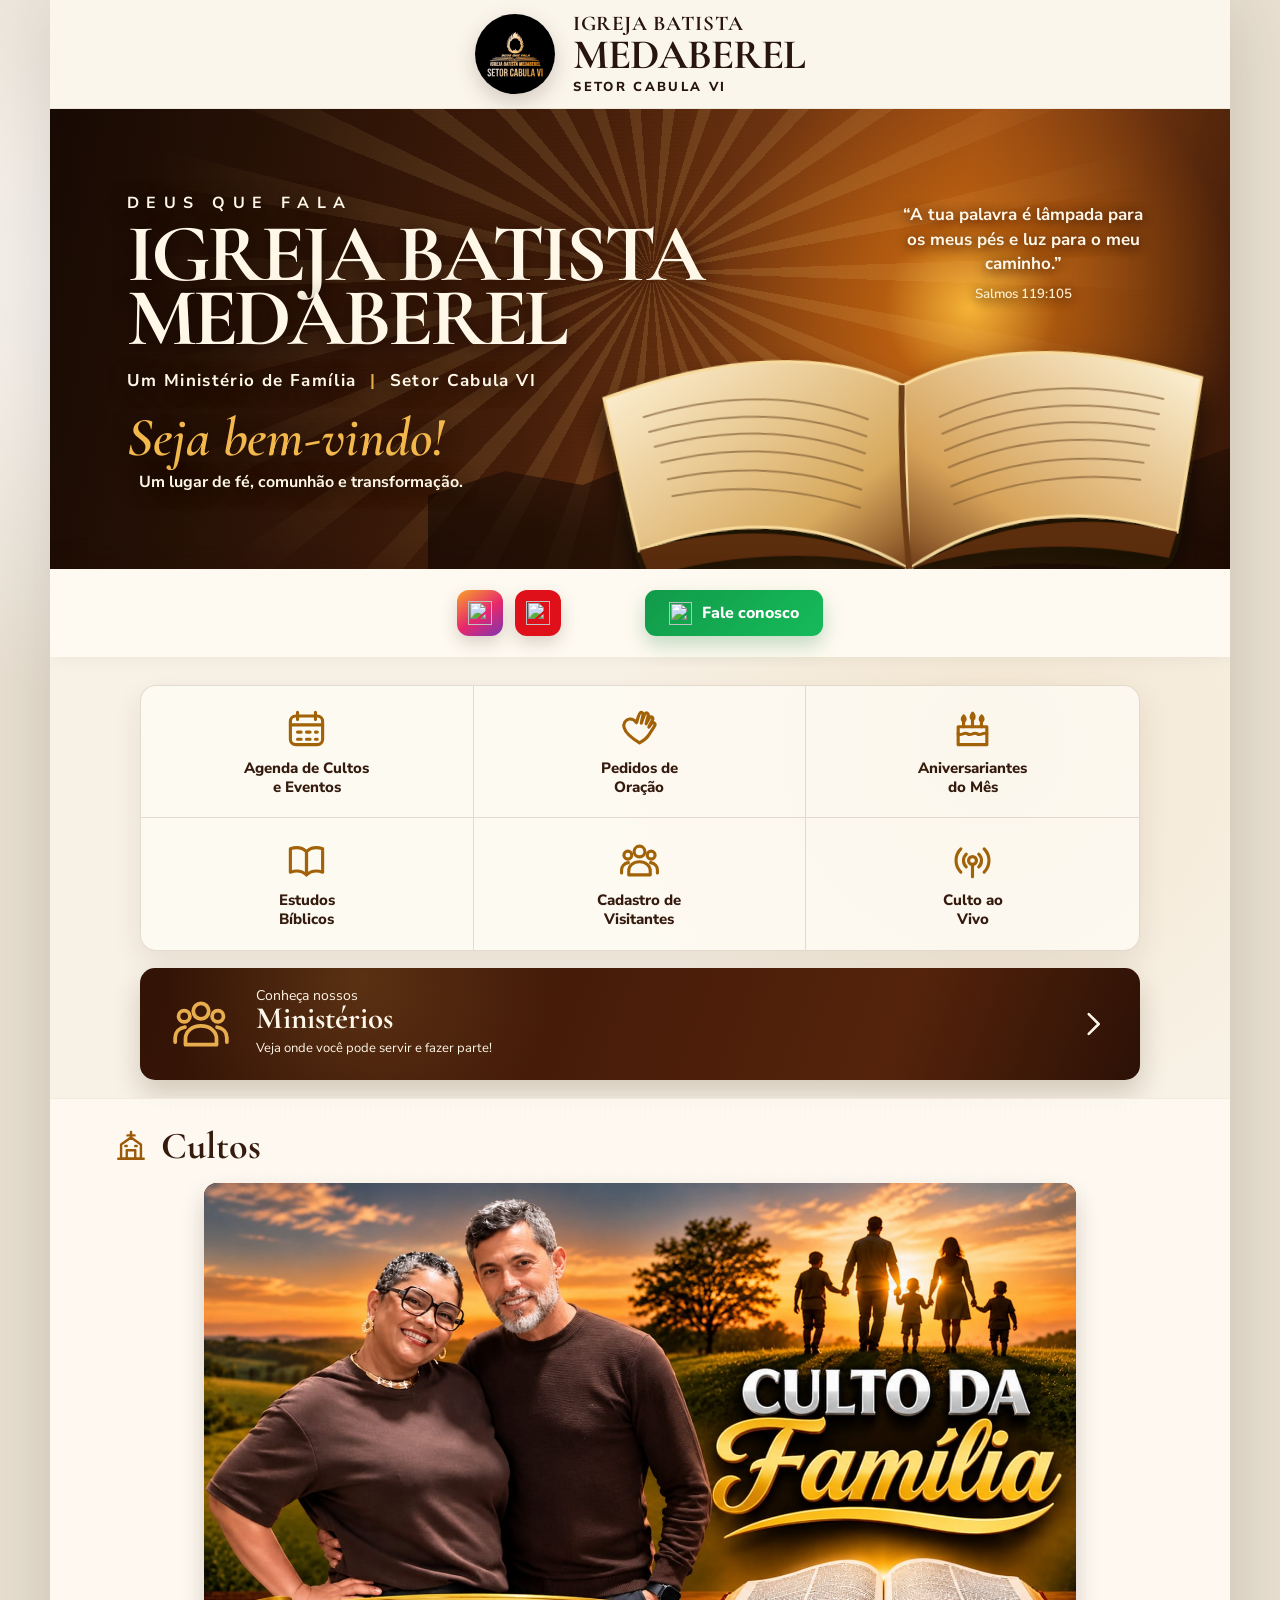
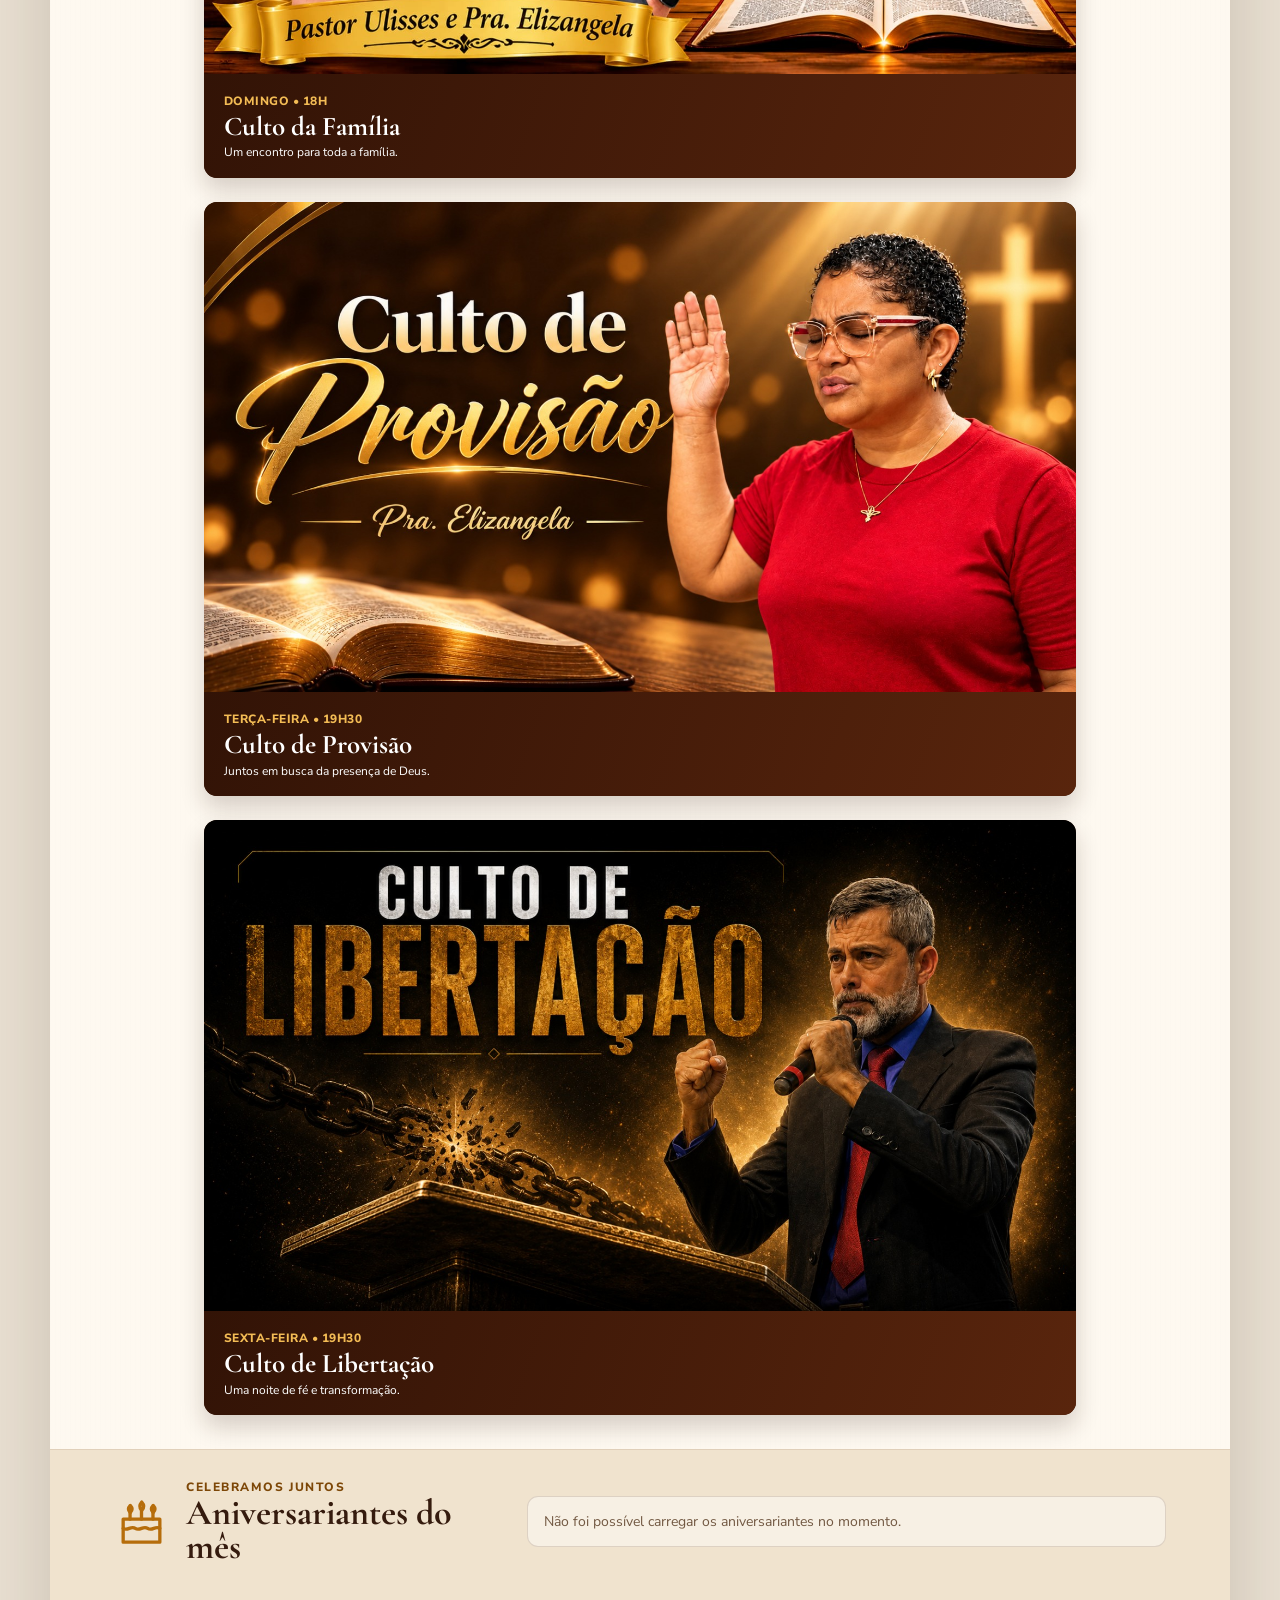
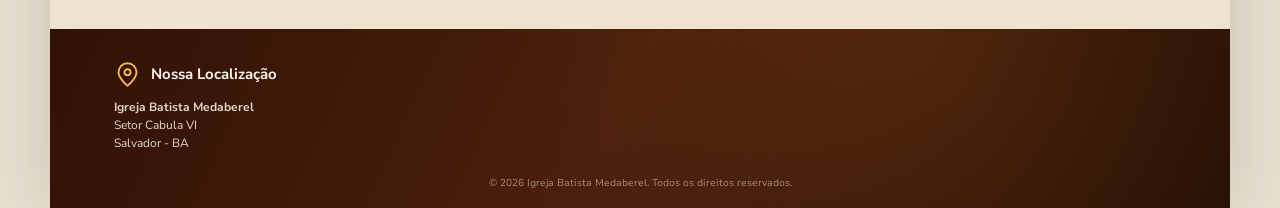
==== nova-versao/index.html @ 7fc74e8e "Atualização para a nova versão da interface" ====
<!DOCTYPE html>
<html lang="pt-BR">
  <head>
    <meta charset="utf-8">
    <meta name="viewport" content="width=device-width, initial-scale=1">
    <meta name="theme-color" content="#3a1708">
    <meta
      name="description"
      content="Igreja Batista Medaberel, Setor Cabula VI. Um ministério de família."
    >
    <title>Igreja Batista Medaberel | Setor Cabula VI</title>
    <link rel="preconnect" href="https://fonts.googleapis.com">
    <link rel="preconnect" href="https://fonts.gstatic.com" crossorigin>
    <link
      href="https://fonts.googleapis.com/css2?family=Cormorant+Garamond:ital,wght@0,600;0,700;1,600&family=Nunito+Sans:wght@400;600;700;800&display=swap"
      rel="stylesheet"
    >
    <link rel="icon" href="../assets/logo-medaberel.png" type="image/png">
    <link rel="stylesheet" href="./styles.css">
    <script type="module" src="./app.js"></script>
  </head>
  <body>
    <a class="skip-link" href="#conteudo">Ir para o conteúdo</a>

    <div class="site-shell" id="inicio">
      <header class="topbar">
        <a class="brand" href="#inicio">
          <img
            class="brand-logo"
            src="../assets/logo-medaberel.png"
            alt=""
            width="76"
            height="76"
          >
          <span class="brand-copy">
            <span class="brand-overline">Igreja Batista</span>
            <strong>Medaberel</strong>
            <span class="brand-location">Setor Cabula VI</span>
          </span>
        </a>

      </header>

      <main id="conteudo">
        <section class="hero" aria-labelledby="heroTitle">
          <div class="hero-rays" aria-hidden="true"></div>
          <div class="hero-copy">
            <p class="hero-kicker">Deus que fala</p>
            <h1 id="heroTitle">Igreja Batista<br>Medaberel</h1>
            <p class="hero-subtitle">Um Ministério de Família <span>|</span> Setor Cabula VI</p>
            <p class="hero-welcome">Seja bem-vindo!</p>
            <p class="hero-invitation">Um lugar de fé, comunhão e transformação.</p>
          </div>

          <blockquote class="hero-verse">
            “A tua palavra é lâmpada para os meus pés e luz para o meu caminho.”
            <cite>Salmos 119:105</cite>
          </blockquote>

          <svg class="hero-book" viewBox="0 0 720 300" aria-hidden="true">
            <defs>
              <linearGradient id="pageLeft" x1="0" x2="1" y1="0" y2="1">
                <stop offset="0" stop-color="#fff3d7" />
                <stop offset="0.72" stop-color="#d7a95e" />
                <stop offset="1" stop-color="#7d461c" />
              </linearGradient>
              <linearGradient id="pageRight" x1="1" x2="0" y1="0" y2="1">
                <stop offset="0" stop-color="#fff7de" />
                <stop offset="0.7" stop-color="#d6a259" />
                <stop offset="1" stop-color="#74401a" />
              </linearGradient>
              <filter id="bookShadow" x="-20%" y="-30%" width="140%" height="170%">
                <feDropShadow dx="0" dy="18" stdDeviation="14" flood-color="#190a02" flood-opacity=".72" />
              </filter>
            </defs>
            <g filter="url(#bookShadow)">
              <path
                d="M359 84C286 47 184 46 61 87l30 153c99-34 192-22 269 28Z"
                fill="url(#pageLeft)"
                stroke="#f8db9c"
                stroke-width="3"
              />
              <path
                d="M361 84c73-37 175-38 298 3l-30 153c-99-34-192-22-269 28Z"
                fill="url(#pageRight)"
                stroke="#f8db9c"
                stroke-width="3"
              />
              <path d="M359 84c-3 59-3 121 1 184" fill="none" stroke="#6e3d19" stroke-width="6" />
              <path d="M91 240c101-25 190-13 269 28-91-25-180-21-260-2Z" fill="#5c2d10" />
              <path d="M629 240c-101-25-190-13-269 28 91-25 180-21 260-2Z" fill="#5c2d10" />
              <g fill="none" stroke="#7b572f" stroke-linecap="round" stroke-width="2" opacity=".62">
                <path d="M100 107c85-22 160-17 224 10" />
                <path d="M105 122c82-20 153-14 217 12" />
                <path d="M110 137c79-18 149-11 210 14" />
                <path d="M116 153c77-16 143-8 201 15" />
                <path d="M122 170c72-13 136-5 193 17" />
                <path d="M126 187c70-11 130-2 187 18" />
                <path d="M620 107c-85-22-160-17-224 10" />
                <path d="M615 122c-82-20-153-14-217 12" />
                <path d="M610 137c-79-18-149-11-210 14" />
                <path d="M604 153c-77-16-143-8-201 15" />
                <path d="M598 170c-72-13-136-5-193 17" />
                <path d="M594 187c-70-11-130-2-187 18" />
              </g>
            </g>
          </svg>
        </section>

        <section class="contact-strip" aria-label="Redes sociais e contato">
          <div class="social-links">
            <a
              class="social-button instagram"
              href="https://www.instagram.com/ibmcabula6"
              target="_blank"
              rel="noopener noreferrer"
              aria-label="Instagram"
            >
              <img src="https://cdn.simpleicons.org/instagram/ffffff" alt="" width="24" height="24">
            </a>
            <a
              class="social-button youtube"
              href="https://www.youtube.com/channel/UCaWXuM6rLt0Mazsymy3VDBw"
              target="_blank"
              rel="noopener noreferrer"
              aria-label="YouTube"
            >
              <img src="https://cdn.simpleicons.org/youtube/ffffff" alt="" width="24" height="24">
            </a>
          </div>

          <a
            class="contact-button"
            href="https://wa.me/557188227813"
            target="_blank"
            rel="noopener noreferrer"
          >
            <img src="https://cdn.simpleicons.org/whatsapp/ffffff" alt="" width="23" height="23">
            Fale conosco
          </a>
        </section>

        <section class="quick-section" id="acessos" aria-labelledby="quickTitle">
          <h2 class="sr-only" id="quickTitle">Acessos rápidos</h2>
          <div class="quick-grid">
            <a class="quick-link" href="../eventos.html">
              <svg aria-hidden="true"><use href="#icon-calendar"></use></svg>
              <span>Agenda de Cultos<br>e Eventos</span>
            </a>
            <a
              class="quick-link"
              href="https://docs.google.com/forms/d/e/1FAIpQLSd67a-YzwxJQuZfvjxcGTnG2AeqLXNqZuDiLRGG_IKK3gHpnA/viewform?usp=publish-editor"
              target="_blank"
              rel="noopener noreferrer"
            >
              <svg aria-hidden="true"><use href="#icon-prayer"></use></svg>
              <span>Pedidos de<br>Oração</span>
            </a>
            <a class="quick-link" href="#aniversariantes">
              <svg aria-hidden="true"><use href="#icon-cake"></use></svg>
              <span>Aniversariantes<br>do Mês</span>
            </a>
            <a
              class="quick-link"
              href="https://drive.google.com/file/d/1AMDHdYdTMmtsYn66ORXh_EakQVyPFWrR/view?usp=sharing"
              target="_blank"
              rel="noopener noreferrer"
              data-dynamic-link="ebd"
            >
              <svg aria-hidden="true"><use href="#icon-book"></use></svg>
              <span>Estudos<br>Bíblicos</span>
            </a>
            <a
              class="quick-link"
              href="https://form.jotform.com/261173723259055"
              target="_blank"
              rel="noopener noreferrer"
            >
              <svg aria-hidden="true"><use href="#icon-users"></use></svg>
              <span>Cadastro de<br>Visitantes</span>
            </a>
            <a
              class="quick-link"
              href="https://www.youtube.com/channel/UCaWXuM6rLt0Mazsymy3VDBw"
              target="_blank"
              rel="noopener noreferrer"
            >
              <svg aria-hidden="true"><use href="#icon-broadcast"></use></svg>
              <span>Culto ao<br>Vivo</span>
            </a>
          </div>

          <a
            class="ministries-banner"
            href="https://www.google.com/maps/search/?api=1&amp;query=Igreja+Batista+Medaberel+Salvador+BA"
            target="_blank"
            rel="noopener noreferrer"
          >
            <svg aria-hidden="true"><use href="#icon-users"></use></svg>
            <span>
              <small>Conheça nossos</small>
              <strong>Ministérios</strong>
              <em>Veja onde você pode servir e fazer parte!</em>
            </span>
            <svg class="banner-arrow" aria-hidden="true"><use href="#icon-arrow"></use></svg>
          </a>

        </section>

        <section class="events-section" id="eventos" aria-labelledby="eventsTitle">
          <div class="section-heading">
            <div class="section-title-wrap">
              <svg aria-hidden="true"><use href="#icon-church"></use></svg>
              <h2 id="eventsTitle">Cultos</h2>
            </div>
          </div>

          <div class="events-list" id="eventsList">
              <article class="event-card">
                <img src="../novas-imgs/WhatsApp Image 2026-11-21 at 15.49.14 (1).jpeg" alt="" width="1600" height="900">
                <div class="event-copy">
                  <small>Domingo • 18h</small>
                  <h3>Culto da Família</h3>
                  <p>Um encontro para toda a família.</p>
                </div>
              </article>
              <article class="event-card">
                <img src="../novas-imgs/WhatsApp Image 2026-11-21 at 15.49.15.jpeg" alt="" width="1600" height="900" loading="lazy">
                <div class="event-copy">
                  <small>Terça-feira • 19h30</small>
                  <h3>Culto de Provisão</h3>
                  <p>Juntos em busca da presença de Deus.</p>
                </div>
              </article>
              <article class="event-card">
                <img src="../novas-imgs/WhatsApp Image 2026-11-21 at 15.49.14.jpeg" alt="" width="1600" height="900" loading="lazy">
                <div class="event-copy">
                  <small>Sexta-feira • 19h30</small>
                  <h3>Culto de Libertação</h3>
                  <p>Uma noite de fé e transformação.</p>
                </div>
              </article>
          </div>
          <p class="sr-only" id="eventsStatus" aria-live="polite">Programação semanal exibida.</p>
        </section>

        <section class="birthdays-section" id="aniversariantes" aria-labelledby="birthdaysTitle">
          <div class="birthday-intro">
            <svg aria-hidden="true"><use href="#icon-cake"></use></svg>
            <div>
              <p>Celebramos juntos</p>
              <h2 id="birthdaysTitle">Aniversariantes do mês</h2>
            </div>
          </div>
          <p class="birthdays-message" id="birthdaysMessage" aria-live="polite">
            Carregando aniversariantes...
          </p>
          <ul class="birthday-list" id="birthdaysList" hidden></ul>
        </section>
      </main>

      <footer class="site-footer" id="localizacao">
        <div class="footer-grid">
          <section class="footer-column" aria-labelledby="locationTitle">
            <div class="footer-title">
              <svg aria-hidden="true"><use href="#icon-pin"></use></svg>
              <h2 id="locationTitle">Nossa Localização</h2>
            </div>
            <p><strong>Igreja Batista Medaberel</strong><br>Setor Cabula VI<br>Salvador - BA</p>
          </section>

        </div>
        <p class="copyright">© <span id="currentYear">2026</span> Igreja Batista Medaberel. Todos os direitos reservados.</p>
      </footer>
    </div>

    <svg class="svg-sprite" aria-hidden="true">
      <symbol id="icon-instagram" viewBox="0 0 24 24">
        <rect x="3.2" y="3.2" width="17.6" height="17.6" rx="5" />
        <circle cx="12" cy="12" r="4.1" />
        <circle class="icon-fill" cx="17.5" cy="6.8" r="1.1" />
      </symbol>
      <symbol id="icon-youtube" viewBox="0 0 24 24">
        <path d="M21 8.1a3 3 0 0 0-2.1-2.2C17 5.4 12 5.4 12 5.4s-5 0-6.9.5A3 3 0 0 0 3 8.1a33 33 0 0 0 0 7.8 3 3 0 0 0 2.1 2.2c1.9.5 6.9.5 6.9.5s5 0 6.9-.5a3 3 0 0 0 2.1-2.2 33 33 0 0 0 0-7.8Z" />
        <path class="icon-fill" d="m10 15.2 5.2-3.2L10 8.8Z" />
      </symbol>
      <symbol id="icon-whatsapp" viewBox="0 0 24 24">
        <path d="M20.5 11.7a8.4 8.4 0 0 1-12.4 7.4L3.5 20.5 5 16.1a8.4 8.4 0 1 1 15.5-4.4Z" />
        <path d="M8.5 7.8c.2-.4.4-.4.7-.4h.5c.2 0 .4 0 .5.4l.8 1.9c.1.3 0 .5-.1.7l-.6.8c-.2.2-.2.4 0 .7.6 1.1 1.5 2 2.7 2.6.3.2.5.1.7-.1l.8-1c.2-.2.4-.3.7-.2l1.9.9c.3.1.4.3.4.5 0 .4-.2 1.4-1 2-.6.6-1.4.9-2.4.7-1.3-.2-3-.8-4.8-2.4-2-1.8-3.1-4-3.2-5.2 0-.8.2-1.4.5-1.9Z" />
      </symbol>
      <symbol id="icon-calendar" viewBox="0 0 24 24">
        <rect x="3" y="5" width="18" height="16" rx="3" />
        <path d="M7 3v4M17 3v4M3 10h18" />
        <path d="M7 14h2M12 14h2M17 14h1M7 18h2M12 18h2M17 18h1" />
      </symbol>
      <symbol id="icon-church" viewBox="0 0 24 24">
        <path d="M12 2v5M9.5 4.5h5M5 11l7-5 7 5v10H5Z" />
        <path d="M9 21v-6h6v6M3 21h18M8 12h1M15 12h1" />
      </symbol>
      <symbol id="icon-prayer" viewBox="0 0 24 24">
        <path d="M12 20c-3.6-2.2-7.6-4.8-8.6-8.5-.6-2.2.7-4.5 3-4.8 1.8-.2 3.1.8 3.9 2.1.7-2 1.4-5.8 2.6-5.8.9 0 1.2.8 1 1.7L13 9l1.8-4.8c.3-.8 1-1.1 1.6-.7.5.3.6.8.4 1.5l-1.1 4.4 1.8-3.3c.4-.7 1.2-.8 1.7-.3.4.4.3 1 0 1.6l-2 3.8 1.5-2c.5-.6 1.2-.6 1.7-.1.4.4.3 1.1-.1 1.7L17.6 15c-1.2 2-2.9 3.6-5.6 5Z" />
      </symbol>
      <symbol id="icon-cake" viewBox="0 0 24 24">
        <path d="M4 11h16v10H4Z" />
        <path d="M4 15c2 1.4 3.3-1.4 5.3 0s3.4-1.4 5.4 0 3.3-1.4 5.3 0M7 11V8M12 11V7M17 11V8" />
        <path d="M7 8c-1-1-.8-2 .1-3 .9 1 1.1 2 .1 3M12 7c-1.1-1.2-.8-2.4.1-3.5 1 1.1 1.2 2.3.1 3.5M17 8c-1-1-.8-2 .1-3 .9 1 1.1 2 .1 3" />
      </symbol>
      <symbol id="icon-book" viewBox="0 0 24 24">
        <path d="M3 5.5C6.8 4.2 9.8 5 12 7v13c-2.2-2-5.2-2.8-9-1.5Z" />
        <path d="M21 5.5C17.2 4.2 14.2 5 12 7v13c2.2-2 5.2-2.8 9-1.5Z" />
      </symbol>
      <symbol id="icon-users" viewBox="0 0 24 24">
        <circle cx="12" cy="7" r="3" />
        <circle cx="5.5" cy="9" r="2.2" />
        <circle cx="18.5" cy="9" r="2.2" />
        <path d="M6 20v-2.3c0-2.8 2.5-5 6-5s6 2.2 6 5V20ZM2 19v-1.7c0-2 1.4-3.7 3.8-4.1M22 19v-1.7c0-2-1.4-3.7-3.8-4.1" />
      </symbol>
      <symbol id="icon-broadcast" viewBox="0 0 24 24">
        <circle cx="12" cy="12" r="2.2" />
        <path d="M8.5 8.4a5 5 0 0 0 0 7.2M15.5 8.4a5 5 0 0 1 0 7.2M5.5 5.5a9.2 9.2 0 0 0 0 13M18.5 5.5a9.2 9.2 0 0 1 0 13M12 14.2V21" />
      </symbol>
      <symbol id="icon-arrow" viewBox="0 0 24 24">
        <path d="m9 5 7 7-7 7" />
      </symbol>
      <symbol id="icon-pin" viewBox="0 0 24 24">
        <path d="M20 10c0 5.5-8 12-8 12S4 15.5 4 10a8 8 0 1 1 16 0Z" />
        <circle cx="12" cy="10" r="2.7" />
      </symbol>
      <symbol id="icon-clock" viewBox="0 0 24 24">
        <circle cx="12" cy="12" r="9" />
        <path d="M12 7v5l3.5 2" />
      </symbol>
      <symbol id="icon-map" viewBox="0 0 24 24">
        <path d="m3 6 5-2 8 2 5-2v14l-5 2-8-2-5 2Z" />
        <path d="M8 4v14M16 6v14" />
      </symbol>
    </svg>
  </body>
</html>
---- nova-versao/styles.css ----
:root {
  --paper: #f8f1e5;
  --paper-deep: #eee1ce;
  --ink: #351b0e;
  --muted: #725842;
  --brown: #3a1708;
  --brown-soft: #5b2a11;
  --gold: #b66d0b;
  --gold-light: #e7ad45;
  --line: rgba(91, 53, 25, 0.16);
  --shadow: 0 20px 55px rgba(54, 30, 15, 0.16);
  --serif: "Cormorant Garamond", Georgia, serif;
  --sans: "Nunito Sans", Arial, sans-serif;
}

*,
*::before,
*::after {
  box-sizing: border-box;
}

html {
  scroll-behavior: smooth;
}

body {
  margin: 0;
  min-width: 320px;
  min-height: 100vh;
  color: var(--ink);
  background:
    radial-gradient(circle at 15% 8%, rgba(255, 255, 255, 0.9), transparent 28rem),
    #e9e0d2;
  font-family: var(--sans);
  line-height: 1.5;
}

body.menu-open {
  overflow: hidden;
}

button,
a {
  -webkit-tap-highlight-color: transparent;
}

a {
  color: inherit;
}

button {
  font: inherit;
}

svg {
  display: block;
}

.skip-link {
  position: fixed;
  top: 10px;
  left: 10px;
  z-index: 100;
  padding: 10px 14px;
  color: #fff;
  background: var(--brown);
  border-radius: 8px;
  transform: translateY(-150%);
}

.skip-link:focus {
  transform: translateY(0);
}

.sr-only {
  position: absolute;
  width: 1px;
  height: 1px;
  padding: 0;
  margin: -1px;
  overflow: hidden;
  clip: rect(0, 0, 0, 0);
  white-space: nowrap;
  border: 0;
}

.site-shell {
  position: relative;
  width: min(100%, 1180px);
  min-height: 100vh;
  margin: 0 auto;
  overflow: hidden;
  background: var(--paper);
  box-shadow: 0 0 70px rgba(48, 28, 15, 0.17);
}

.topbar {
  position: relative;
  z-index: 30;
  min-height: 108px;
  padding: 14px clamp(22px, 5vw, 64px);
  display: flex;
  align-items: center;
  justify-content: center;
  gap: 24px;
  background: rgba(251, 246, 237, 0.98);
  border-bottom: 1px solid rgba(96, 58, 28, 0.08);
}

.brand {
  display: inline-flex;
  align-items: center;
  gap: 18px;
  min-width: 0;
  text-decoration: none;
}

.brand-logo {
  width: 80px;
  height: 80px;
  flex: 0 0 auto;
  object-fit: cover;
  border-radius: 50%;
  box-shadow: 0 8px 22px rgba(56, 27, 10, 0.2);
}

.brand-copy {
  display: grid;
  color: #28160e;
  text-transform: uppercase;
  line-height: 0.92;
}

.brand-overline {
  margin-bottom: 3px;
  font-family: var(--serif);
  font-size: 21px;
  font-weight: 700;
  letter-spacing: 0.025em;
}

.brand-copy strong {
  font-family: var(--serif);
  font-size: clamp(32px, 4vw, 42px);
  letter-spacing: -0.025em;
}

.brand-location {
  margin-top: 7px;
  font-size: 13px;
  font-weight: 800;
  letter-spacing: 0.18em;
}

.menu-toggle {
  width: 54px;
  height: 54px;
  padding: 11px 8px;
  display: grid;
  align-content: center;
  gap: 6px;
  flex: 0 0 auto;
  color: var(--gold);
  background: transparent;
  border: 0;
  border-radius: 12px;
  cursor: pointer;
}

.menu-toggle:hover {
  background: rgba(182, 109, 11, 0.08);
}

.menu-toggle span {
  width: 36px;
  height: 4px;
  margin: 0 auto;
  background: currentColor;
  border-radius: 999px;
}

.menu-backdrop {
  position: fixed;
  inset: 0;
  z-index: 39;
  visibility: hidden;
  opacity: 0;
  background: rgba(34, 16, 7, 0.58);
  backdrop-filter: blur(3px);
  transition: opacity 220ms ease, visibility 220ms ease;
}

.site-menu {
  position: fixed;
  top: 0;
  right: 0;
  z-index: 40;
  width: min(86vw, 390px);
  height: 100dvh;
  padding: 24px;
  display: flex;
  flex-direction: column;
  gap: 4px;
  color: var(--ink);
  background: #fbf5ea;
  box-shadow: -20px 0 50px rgba(38, 18, 7, 0.24);
  transform: translateX(105%);
  visibility: hidden;
  transition: transform 260ms ease, visibility 260ms ease;
}

body.menu-open .menu-backdrop {
  visibility: visible;
  opacity: 1;
}

body.menu-open .site-menu {
  visibility: visible;
  transform: translateX(0);
}

.menu-heading {
  margin-bottom: 20px;
  padding-bottom: 17px;
  display: flex;
  align-items: center;
  justify-content: space-between;
  color: var(--brown);
  border-bottom: 1px solid var(--line);
  font-family: var(--serif);
  font-size: 30px;
  font-weight: 700;
}

.menu-close {
  width: 44px;
  height: 44px;
  display: grid;
  place-items: center;
  color: var(--brown);
  background: rgba(91, 42, 17, 0.07);
  border: 0;
  border-radius: 50%;
  cursor: pointer;
  font-size: 34px;
  line-height: 1;
}

.site-menu > a {
  padding: 13px 12px;
  text-decoration: none;
  border-radius: 9px;
  font-weight: 700;
}

.site-menu > a:hover {
  color: var(--gold);
  background: rgba(182, 109, 11, 0.08);
}

.hero {
  position: relative;
  min-height: 460px;
  padding: clamp(54px, 7vw, 82px) clamp(26px, 6vw, 78px) 46px;
  display: grid;
  grid-template-columns: minmax(0, 1.35fr) minmax(180px, 0.65fr);
  align-items: start;
  overflow: hidden;
  isolation: isolate;
  color: #fff8e9;
  background:
    radial-gradient(circle at 78% 43%, rgba(255, 190, 58, 0.92) 0, rgba(216, 113, 13, 0.54) 9%, transparent 28%),
    linear-gradient(105deg, #1c0d05 0%, #4b210b 43%, #954814 72%, #311306 100%);
}

.hero::before {
  content: "";
  position: absolute;
  inset: 0;
  z-index: -3;
  opacity: 0.5;
  background:
    linear-gradient(90deg, rgba(18, 7, 2, 0.8), transparent 55%),
    repeating-linear-gradient(0deg, rgba(255, 255, 255, 0.015) 0 1px, transparent 1px 4px);
}

.hero::after {
  content: "";
  position: absolute;
  right: -5%;
  bottom: 0;
  left: 32%;
  z-index: -2;
  height: 38%;
  opacity: 0.74;
  background: linear-gradient(180deg, rgba(33, 15, 5, 0.4), #160903 80%);
  clip-path: polygon(0 58%, 9% 44%, 18% 52%, 30% 28%, 43% 45%, 56% 19%, 68% 40%, 78% 24%, 89% 38%, 100% 18%, 100% 100%, 0 100%);
}

.hero-rays {
  position: absolute;
  top: -80%;
  right: 4%;
  z-index: -2;
  width: 90%;
  aspect-ratio: 1;
  opacity: 0.3;
  background: repeating-conic-gradient(from 196deg, rgba(255, 215, 128, 0.5) 0deg 4deg, transparent 4deg 12deg);
  -webkit-mask-image: radial-gradient(circle, #000 0, rgba(0, 0, 0, 0.65) 35%, transparent 68%);
  mask-image: radial-gradient(circle, #000 0, rgba(0, 0, 0, 0.65) 35%, transparent 68%);
}

.hero-copy {
  position: relative;
  z-index: 3;
  max-width: 620px;
  text-shadow: 0 3px 20px rgba(17, 5, 0, 0.78);
}

.hero-kicker {
  margin: 0 0 8px;
  font-size: clamp(12px, 1.6vw, 16px);
  font-weight: 700;
  letter-spacing: 0.47em;
  text-transform: uppercase;
}

.hero h1 {
  margin: 0;
  max-width: 650px;
  font-family: var(--serif);
  font-size: clamp(48px, 7.4vw, 82px);
  font-weight: 700;
  letter-spacing: -0.045em;
  line-height: 0.78;
  text-transform: uppercase;
}

.hero-subtitle {
  margin: 17px 0 0;
  font-size: clamp(12px, 1.8vw, 17px);
  font-weight: 700;
  letter-spacing: 0.08em;
}

.hero-subtitle span {
  padding: 0 7px;
  color: var(--gold-light);
}

.hero-welcome {
  margin: 17px 0 0;
  color: #f2b84b;
  font-family: var(--serif);
  font-size: clamp(33px, 5vw, 55px);
  font-style: italic;
  font-weight: 600;
  line-height: 1;
}

.hero-invitation {
  max-width: 390px;
  margin: 5px 0 0 12px;
  font-size: clamp(12px, 1.7vw, 16px);
  font-weight: 700;
}

.hero-verse {
  position: relative;
  z-index: 3;
  max-width: 260px;
  margin: 12px 0 0 auto;
  font-size: clamp(13px, 1.8vw, 17px);
  font-weight: 700;
  line-height: 1.45;
  text-align: center;
  text-shadow: 0 2px 12px rgba(28, 8, 1, 0.9);
}

.hero-verse cite {
  display: block;
  margin-top: 8px;
  color: #fff0cd;
  font-size: 0.78em;
  font-style: normal;
  font-weight: 600;
}

.hero-book {
  position: absolute;
  right: -3%;
  bottom: -7%;
  z-index: 1;
  width: min(66%, 720px);
  height: auto;
  transform: rotate(-2deg);
}

.contact-strip {
  position: relative;
  z-index: 4;
  min-height: 88px;
  padding: 14px clamp(22px, 5vw, 64px);
  display: flex;
  align-items: center;
  justify-content: center;
  gap: clamp(28px, 7vw, 84px);
  background: #fffaf1;
  box-shadow: 0 -8px 24px rgba(41, 17, 4, 0.13);
}

.social-links,
.footer-socials {
  display: flex;
  align-items: center;
  gap: 12px;
}

.social-button,
.footer-socials a {
  display: grid;
  place-items: center;
  color: #fff;
  text-decoration: none;
  box-shadow: 0 7px 17px rgba(50, 26, 12, 0.18);
}

.social-button {
  width: 46px;
  height: 46px;
  border-radius: 12px;
}

.social-button svg,
.footer-socials svg,
.social-button img,
.footer-socials img {
  width: 24px;
  height: 24px;
  display: block;
}

.social-button svg,
.footer-socials svg {
  fill: none;
  stroke: currentColor;
  stroke-width: 1.8;
  stroke-linecap: round;
  stroke-linejoin: round;
}

.social-button svg .icon-fill,
.footer-socials svg .icon-fill {
  fill: currentColor;
  stroke: none;
}

.instagram {
  background: linear-gradient(145deg, #f8a329, #e6276d 54%, #7d37b2);
}

.youtube {
  background: #df101a;
}

.whatsapp {
  background: #16b85a;
}

.contact-button {
  min-height: 46px;
  padding: 10px 24px;
  display: inline-flex;
  align-items: center;
  gap: 10px;
  color: #fff;
  text-decoration: none;
  background: linear-gradient(135deg, #119a49, #16bb5a);
  border-radius: 11px;
  box-shadow: 0 9px 20px rgba(11, 123, 55, 0.25);
  font-weight: 800;
}

.contact-button svg,
.contact-button img {
  width: 23px;
  height: 23px;
  display: block;
}

.contact-button svg {
  fill: none;
  stroke: currentColor;
  stroke-linecap: round;
  stroke-linejoin: round;
  stroke-width: 1.8;
}

.quick-section {
  padding: 28px clamp(22px, 5vw, 64px) 18px;
  background:
    radial-gradient(circle at 80% 20%, rgba(215, 170, 99, 0.15), transparent 24rem),
    var(--paper);
}

.quick-grid {
  max-width: 1000px;
  margin: 0 auto;
  display: grid;
  grid-template-columns: repeat(3, minmax(0, 1fr));
  overflow: hidden;
  background: rgba(255, 252, 246, 0.75);
  border: 1px solid var(--line);
  border-radius: 16px;
  box-shadow: 0 12px 30px rgba(62, 34, 17, 0.09);
}

.quick-link {
  min-height: 132px;
  padding: 19px 12px;
  display: flex;
  flex-direction: column;
  align-items: center;
  justify-content: center;
  gap: 9px;
  text-align: center;
  text-decoration: none;
  border-right: 1px solid var(--line);
  border-bottom: 1px solid var(--line);
  transition: color 180ms ease, background-color 180ms ease, transform 180ms ease;
}

.quick-link:nth-child(3n) {
  border-right: 0;
}

.quick-link:nth-last-child(-n + 3) {
  border-bottom: 0;
}

.quick-link:hover {
  color: #7e4705;
  background: rgba(230, 180, 97, 0.12);
}

.quick-link svg {
  width: 43px;
  height: 43px;
  color: #a26208;
  fill: none;
  stroke: currentColor;
  stroke-linecap: round;
  stroke-linejoin: round;
  stroke-width: 1.75;
}

.quick-link span {
  font-size: 15px;
  font-weight: 800;
  line-height: 1.25;
}

.ministries-banner {
  max-width: 1000px;
  min-height: 112px;
  margin: 17px auto 0;
  padding: 18px 30px;
  display: grid;
  grid-template-columns: auto 1fr auto;
  align-items: center;
  gap: 24px;
  overflow: hidden;
  color: #fff7e9;
  text-decoration: none;
  background:
    radial-gradient(circle at 22% 10%, rgba(230, 165, 70, 0.18), transparent 12rem),
    linear-gradient(110deg, #321306, #55230b 75%, #2c1106);
  border-radius: 15px;
  box-shadow: 0 14px 28px rgba(46, 20, 7, 0.18);
}

.ministries-banner > svg:first-child {
  width: 62px;
  height: 62px;
  color: #e8ae4d;
  fill: none;
  stroke: currentColor;
  stroke-linecap: round;
  stroke-linejoin: round;
  stroke-width: 1.45;
}

.ministries-banner span {
  display: grid;
}

.ministries-banner small {
  font-size: 14px;
  line-height: 1;
}

.ministries-banner strong {
  font-family: var(--serif);
  font-size: 31px;
  line-height: 1;
}

.ministries-banner em {
  margin-top: 5px;
  font-size: 13px;
  font-style: normal;
}

.ministries-banner .banner-arrow {
  width: 34px;
  height: 34px;
  fill: none;
  stroke: currentColor;
  stroke-linecap: round;
  stroke-linejoin: round;
  stroke-width: 1.8;
  transition: transform 180ms ease;
}

.ministries-banner:hover .banner-arrow {
  transform: translateX(5px);
}

.events-section {
  padding: 28px 0 26px;
  background:
    linear-gradient(rgba(255, 251, 243, 0.82), rgba(255, 251, 243, 0.82)),
    repeating-linear-gradient(90deg, rgba(91, 42, 17, 0.04) 0 1px, transparent 1px 5px);
  border-top: 1px solid rgba(99, 59, 28, 0.08);
}

.section-heading {
  padding: 0 clamp(22px, 5vw, 64px) 18px;
  display: flex;
  align-items: center;
  justify-content: space-between;
  gap: 20px;
}

.section-title-wrap {
  display: flex;
  align-items: center;
  gap: 13px;
}

.section-title-wrap svg {
  width: 34px;
  height: 34px;
  color: #9b5a07;
  fill: none;
  stroke: currentColor;
  stroke-linecap: round;
  stroke-linejoin: round;
  stroke-width: 1.7;
}

.section-heading h2 {
  margin: 0;
  font-family: var(--serif);
  font-size: clamp(28px, 4vw, 38px);
  line-height: 1;
}

.section-heading > a {
  display: inline-flex;
  align-items: center;
  gap: 9px;
  color: #6e431f;
  text-decoration: none;
  font-size: 14px;
  font-weight: 700;
}

.section-heading > a span {
  color: var(--gold);
  font-size: 22px;
}

.events-list {
  width: 100%;
  max-width: 1000px;
  margin: 0 auto;
  padding: 0 clamp(22px, 5vw, 64px) 8px;
  display: grid;
  gap: 24px;
}

.event-card {
  position: relative;
  display: block;
  overflow: hidden;
  color: #fff;
  text-decoration: none;
  background: #3a1708;
  border-radius: 13px;
  box-shadow: 0 12px 23px rgba(43, 20, 8, 0.19);
}

.event-card img {
  display: block;
  width: 100%;
  height: auto;
  aspect-ratio: 16 / 9;
  object-fit: cover;
  transition: transform 350ms ease;
}

.event-card:hover img {
  transform: scale(1.035);
}

.event-copy {
  padding: 14px 20px 17px;
  background: linear-gradient(110deg, #321306, #59250d);
}

.event-copy small {
  color: #f3bc55;
  font-size: 12px;
  font-weight: 800;
  letter-spacing: 0.04em;
  text-transform: uppercase;
}

.event-copy h3 {
  margin: 2px 0 2px;
  font-family: var(--serif);
  font-size: 27px;
  line-height: 0.95;
}

.event-copy p {
  margin: 6px 0 0;
  font-size: 12px;
  line-height: 1.3;
}

.birthdays-section {
  margin: 0;
  padding: 28px clamp(22px, 5vw, 64px) 34px;
  display: grid;
  grid-template-columns: minmax(220px, 0.75fr) minmax(0, 1.25fr);
  align-items: center;
  gap: 30px;
  background: #f0e3ce;
  border-top: 1px solid rgba(91, 42, 17, 0.1);
}

.birthday-intro {
  display: flex;
  align-items: center;
  gap: 17px;
}

.birthday-intro > svg {
  width: 55px;
  height: 55px;
  flex: 0 0 auto;
  color: var(--gold);
  fill: none;
  stroke: currentColor;
  stroke-linecap: round;
  stroke-linejoin: round;
  stroke-width: 1.45;
}

.birthday-intro p,
.birthday-intro h2 {
  margin: 0;
}

.birthday-intro p {
  color: #7d4707;
  font-size: 12px;
  font-weight: 800;
  letter-spacing: 0.13em;
  text-transform: uppercase;
}

.birthday-intro h2 {
  font-family: var(--serif);
  font-size: clamp(27px, 4vw, 36px);
  line-height: 0.95;
}

.birthdays-message {
  margin: 0;
  padding: 14px 16px;
  color: var(--muted);
  background: rgba(255, 255, 255, 0.45);
  border: 1px solid var(--line);
  border-radius: 11px;
  font-size: 14px;
}

.birthday-list {
  margin: 0;
  padding: 0;
  display: flex;
  flex-wrap: wrap;
  gap: 9px;
  list-style: none;
}

.birthday-list li {
  padding: 9px 12px;
  color: #4e2a14;
  background: rgba(255, 255, 255, 0.64);
  border: 1px solid var(--line);
  border-radius: 10px;
  font-size: 13px;
  font-weight: 700;
}

.birthday-list time {
  margin-right: 5px;
  color: #a55f07;
  font-weight: 800;
}

.site-footer {
  padding: 32px clamp(22px, 5vw, 64px) 17px;
  color: #fff6e7;
  background:
    radial-gradient(circle at 74% 4%, rgba(186, 102, 22, 0.17), transparent 24rem),
    linear-gradient(115deg, #301205, #4b200b 48%, #251005);
}

.footer-grid {
  display: grid;
  grid-template-columns: 1fr;
  gap: 0;
}

.footer-column {
  min-width: 0;
  padding: 0 clamp(18px, 3vw, 35px);
  border-right: 1px solid rgba(255, 239, 210, 0.16);
}

.footer-column:first-child {
  padding-left: 0;
}

.footer-column:last-child {
  padding-right: 0;
  border-right: 0;
}

.footer-title {
  display: flex;
  align-items: center;
  gap: 10px;
  color: #f4b94e;
}

.footer-title svg {
  width: 27px;
  height: 27px;
  flex: 0 0 auto;
  fill: none;
  stroke: currentColor;
  stroke-linecap: round;
  stroke-linejoin: round;
  stroke-width: 1.7;
}

.footer-title h2 {
  margin: 0;
  color: #fff8ec;
  font-size: 15px;
}

.footer-column p {
  margin: 10px 0;
  color: rgba(255, 247, 231, 0.86);
  font-size: 12px;
}

.footer-column a {
  text-decoration-color: rgba(255, 244, 223, 0.35);
  text-underline-offset: 3px;
}

.footer-column > p a {
  min-height: 24px;
  display: inline-flex;
  align-items: center;
}

.footer-outline-button {
  width: fit-content;
  margin-top: 12px;
  padding: 7px 12px;
  display: inline-flex;
  align-items: center;
  gap: 8px;
  color: #f3bd5a;
  text-decoration: none;
  border: 1px solid rgba(236, 175, 72, 0.7);
  border-radius: 8px;
  font-size: 12px;
  font-weight: 700;
}

.footer-outline-button svg {
  width: 18px;
  height: 18px;
  fill: none;
  stroke: currentColor;
  stroke-linecap: round;
  stroke-linejoin: round;
  stroke-width: 1.6;
}

.schedule-list {
  margin: 10px 0 0;
  font-size: 11px;
}

.schedule-list div + div {
  margin-top: 7px;
}

.schedule-list dt {
  color: #efbb61;
  font-weight: 800;
}

.schedule-list dd {
  margin: 0;
  color: rgba(255, 247, 231, 0.86);
}

.follow-label {
  margin-top: 17px !important;
  color: #fff8eb !important;
  font-weight: 800;
}

.footer-socials {
  margin-top: 7px;
}

.footer-socials a {
  width: 34px;
  height: 34px;
  border-radius: 8px;
  background: rgba(255, 255, 255, 0.12);
}

.footer-socials a:first-child {
  background: #d83269;
}

.footer-socials a:nth-child(2) {
  background: #d8171f;
}

.footer-socials a:last-child {
  background: #16a852;
}

.footer-socials svg,
.footer-socials img {
  width: 18px;
  height: 18px;
}

.footer-callout {
  margin-top: 28px;
  padding: 15px 24px;
  display: grid;
  grid-template-columns: auto 1fr auto;
  align-items: center;
  gap: 20px;
  border: 1px solid rgba(240, 194, 114, 0.53);
  border-radius: 16px;
}

.footer-callout > svg {
  width: 46px;
  height: 46px;
  color: #ecb453;
  fill: none;
  stroke: currentColor;
  stroke-linecap: round;
  stroke-linejoin: round;
  stroke-width: 1.45;
}

.footer-callout p {
  margin: 0;
  font-size: 12px;
}

.footer-callout a {
  padding: 10px 16px;
  color: #fff;
  text-decoration: none;
  background: linear-gradient(135deg, #c17a13, #df9c2f);
  border-radius: 9px;
  font-size: 12px;
  font-weight: 800;
}

.copyright {
  margin: 14px 0 0;
  color: rgba(255, 247, 231, 0.5);
  text-align: center;
  font-size: 10px;
}

.svg-sprite {
  position: absolute;
  width: 0;
  height: 0;
  overflow: hidden;
}

:focus-visible {
  outline: 3px solid #e8a835;
  outline-offset: 3px;
}

@media (max-width: 760px) {
  .topbar {
    min-height: 90px;
    padding: 11px 20px;
  }

  .brand {
    gap: 12px;
  }

  .brand-logo {
    width: 64px;
    height: 64px;
  }

  .brand-overline {
    font-size: 16px;
  }

  .brand-copy strong {
    font-size: clamp(27px, 8vw, 35px);
  }

  .brand-location {
    margin-top: 5px;
    font-size: 10px;
  }

  .menu-toggle {
    width: 46px;
    height: 46px;
  }

  .menu-toggle span {
    width: 31px;
    height: 3px;
  }

  .hero {
    min-height: 390px;
    padding: 43px 22px 30px;
    grid-template-columns: minmax(0, 1.4fr) minmax(90px, 0.6fr);
  }

  .hero h1 {
    font-size: clamp(39px, 11.5vw, 58px);
    line-height: 0.82;
  }

  .hero-kicker {
    letter-spacing: 0.35em;
  }

  .hero-subtitle {
    max-width: 300px;
  }

  .hero-welcome {
    margin-top: 16px;
  }

  .hero-invitation {
    max-width: 230px;
    margin-left: 5px;
  }

  .hero-verse {
    margin-top: 4px;
    font-size: 11px;
  }

  .hero-book {
    right: -15%;
    bottom: -1%;
    width: 78%;
  }

  .contact-strip {
    min-height: 76px;
    padding: 12px 20px;
    justify-content: space-between;
    gap: 15px;
  }

  .social-links {
    gap: 8px;
  }

  .social-button {
    width: 40px;
    height: 40px;
    border-radius: 10px;
  }

  .social-button svg,
  .social-button img {
    width: 21px;
    height: 21px;
  }

  .contact-button {
    min-height: 42px;
    padding: 8px 15px;
    font-size: 13px;
  }

  .quick-section {
    padding: 23px 18px 17px;
  }

  .quick-link {
    min-height: 115px;
    padding: 15px 6px;
  }

  .quick-link svg {
    width: 37px;
    height: 37px;
  }

  .quick-link span {
    font-size: 12px;
  }

  .ministries-banner {
    min-height: 94px;
    padding: 14px 18px;
    gap: 15px;
  }

  .ministries-banner > svg:first-child {
    width: 50px;
    height: 50px;
  }

  .ministries-banner small {
    font-size: 12px;
  }

  .ministries-banner strong {
    font-size: 27px;
  }

  .ministries-banner em {
    font-size: 11px;
  }

  .events-section {
    padding-top: 24px;
  }

  .section-heading {
    padding: 0 18px 16px;
  }

  .section-title-wrap {
    gap: 8px;
  }

  .section-title-wrap svg {
    width: 28px;
    height: 28px;
  }

  .section-heading h2 {
    font-size: 27px;
  }

  .section-heading > a {
    max-width: 125px;
    justify-content: flex-end;
    text-align: right;
    font-size: 11px;
    line-height: 1.2;
  }

  .events-list {
    padding-inline: 18px;
    gap: 16px;
  }

  .birthdays-section {
    padding: 25px 20px 29px;
    grid-template-columns: 1fr;
    gap: 18px;
  }

  .site-footer {
    padding: 29px 22px 15px;
  }

  .footer-grid {
    grid-template-columns: 1fr;
    row-gap: 25px;
  }

  .footer-column {
    padding: 0 18px;
  }

  .footer-column:nth-child(2) {
    padding-right: 0;
    border-right: 0;
  }

  .footer-column:nth-child(3) {
    grid-column: 1 / -1;
    padding: 22px 0 0;
    display: grid;
    grid-template-columns: 1fr 1fr;
    column-gap: 18px;
    border-top: 1px solid rgba(255, 239, 210, 0.16);
  }

  .footer-column:nth-child(3) .footer-title,
  .footer-column:nth-child(3) > p:first-of-type {
    grid-column: 1;
  }

  .footer-column:nth-child(3) .follow-label,
  .footer-column:nth-child(3) .footer-socials {
    grid-column: 2;
  }

  .footer-column:nth-child(3) .follow-label {
    grid-row: 1;
    align-self: end;
    margin: 0 0 4px !important;
  }

  .footer-column:nth-child(3) .footer-socials {
    grid-row: 2;
    align-self: start;
  }

  .footer-callout {
    margin-top: 24px;
    padding: 14px 16px;
    gap: 12px;
  }

  .footer-callout > svg {
    width: 38px;
    height: 38px;
  }

  .footer-callout a {
    padding: 9px 12px;
    font-size: 10px;
  }
}

@media (max-width: 430px) {
  .topbar {
    min-height: 82px;
    padding-inline: 15px;
  }

  .brand-logo {
    width: 57px;
    height: 57px;
  }

  .brand-overline {
    font-size: 14px;
  }

  .brand-copy strong {
    font-size: 26px;
  }

  .brand-location {
    font-size: 9px;
  }

  .hero {
    min-height: 372px;
    padding: 38px 17px 26px;
    grid-template-columns: minmax(0, 1.55fr) minmax(72px, 0.45fr);
  }

  .hero h1 {
    font-size: clamp(35px, 11.2vw, 47px);
  }

  .hero-subtitle span {
    display: none;
  }

  .hero-subtitle {
    max-width: 210px;
    line-height: 1.35;
  }

  .hero-welcome {
    font-size: 32px;
  }

  .hero-invitation {
    max-width: 180px;
    font-size: 11px;
  }

  .hero-verse {
    max-width: 105px;
    font-size: 10px;
    line-height: 1.35;
  }

  .hero-book {
    right: -20%;
    width: 85%;
  }

  .contact-strip {
    padding-inline: 15px;
  }

  .contact-button {
    padding-inline: 12px;
  }

  .contact-button svg,
  .contact-button img {
    width: 20px;
    height: 20px;
  }

  .quick-grid {
    border-radius: 13px;
  }

  .quick-link {
    min-height: 105px;
  }

  .quick-link svg {
    width: 33px;
    height: 33px;
  }

  .ministries-banner {
    padding-inline: 14px;
  }

  .ministries-banner > svg:first-child {
    width: 43px;
    height: 43px;
  }

  .ministries-banner strong {
    font-size: 24px;
  }

  .ministries-banner .banner-arrow {
    width: 25px;
    height: 25px;
  }

  .footer-grid {
    grid-template-columns: 1fr;
  }

  .footer-column,
  .footer-column:first-child,
  .footer-column:nth-child(2),
  .footer-column:nth-child(3) {
    grid-column: 1;
    padding: 0 0 21px;
    display: block;
    border-right: 0;
    border-bottom: 1px solid rgba(255, 239, 210, 0.16);
  }

  .footer-column + .footer-column {
    padding-top: 21px;
  }

  .footer-column:nth-child(3) {
    border-top: 0;
  }

  .footer-column:nth-child(3) .follow-label {
    margin-top: 17px !important;
  }

  .footer-callout {
    grid-template-columns: auto 1fr;
  }

  .footer-callout a {
    grid-column: 1 / -1;
    text-align: center;
  }
}

@media (prefers-reduced-motion: reduce) {
  html {
    scroll-behavior: auto;
  }

  *,
  *::before,
  *::after {
    scroll-behavior: auto !important;
    transition-duration: 0.01ms !important;
    animation-duration: 0.01ms !important;
    animation-iteration-count: 1 !important;
  }
}
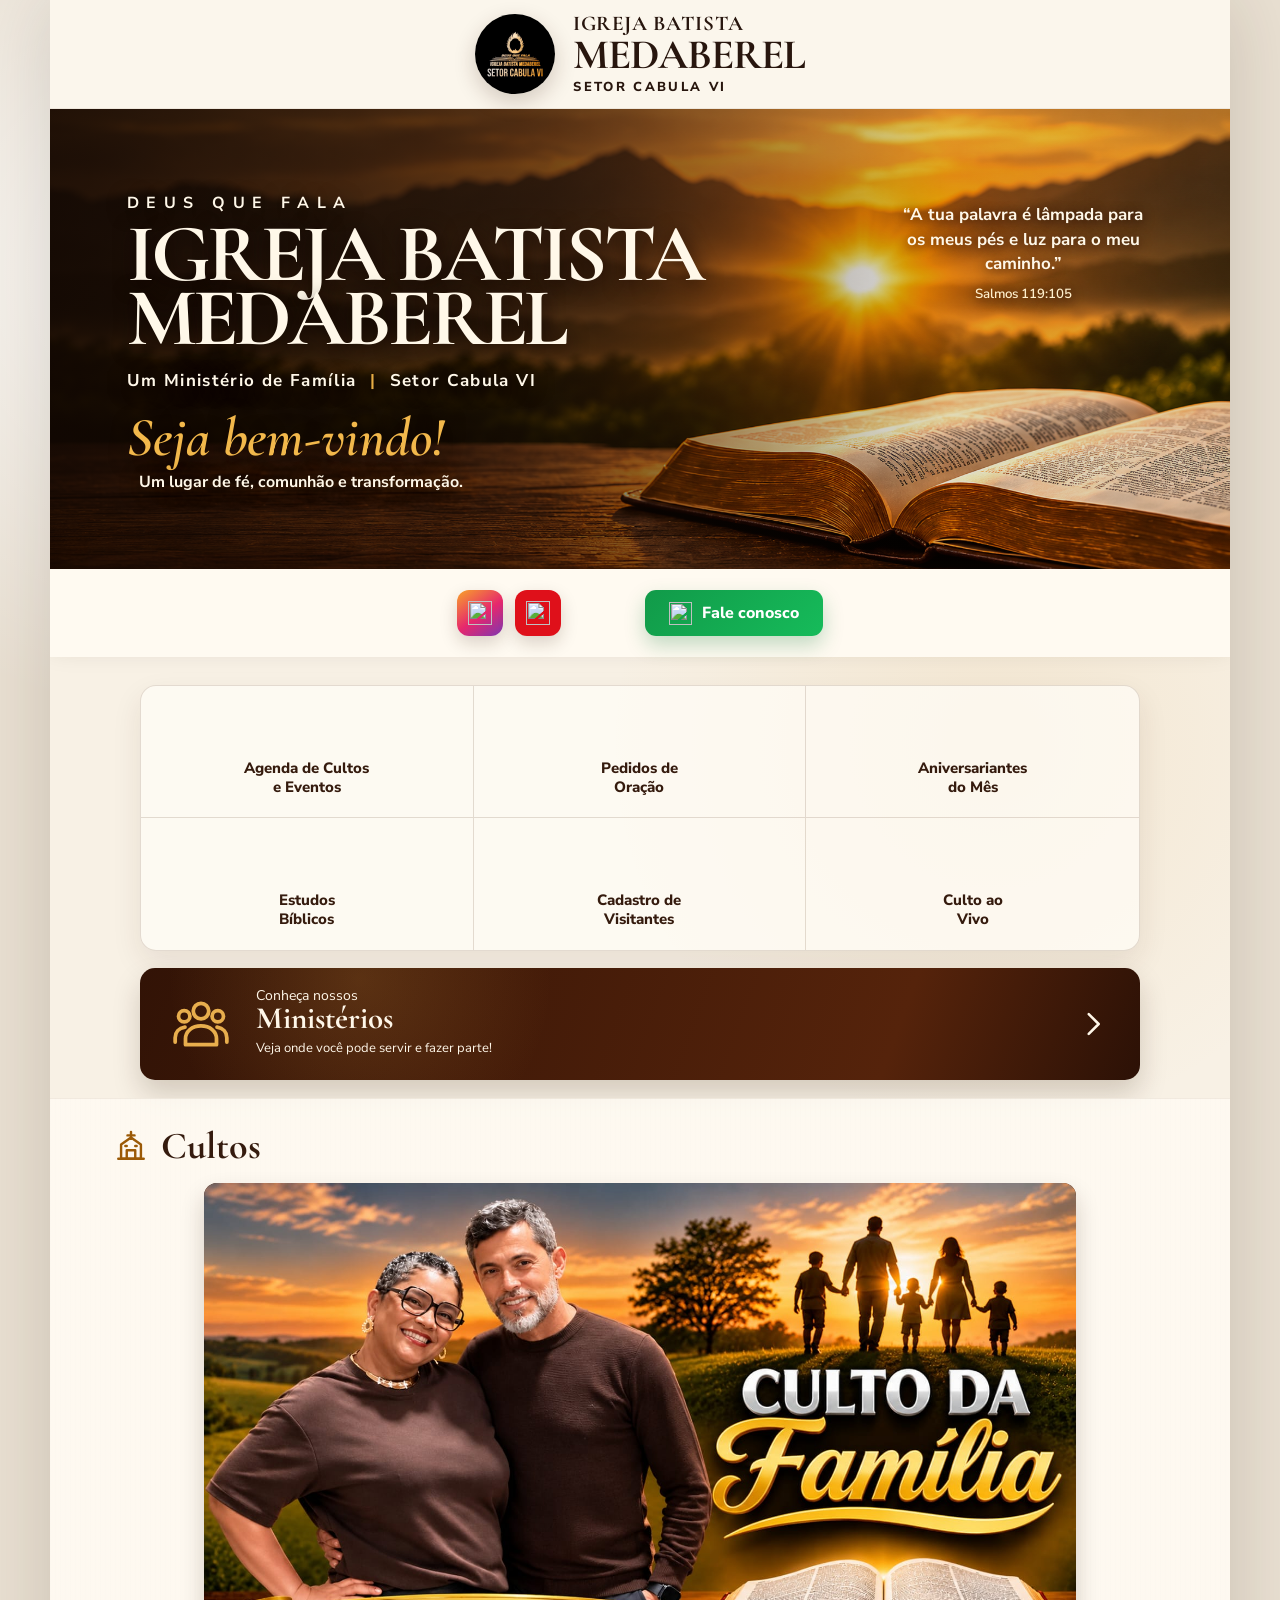
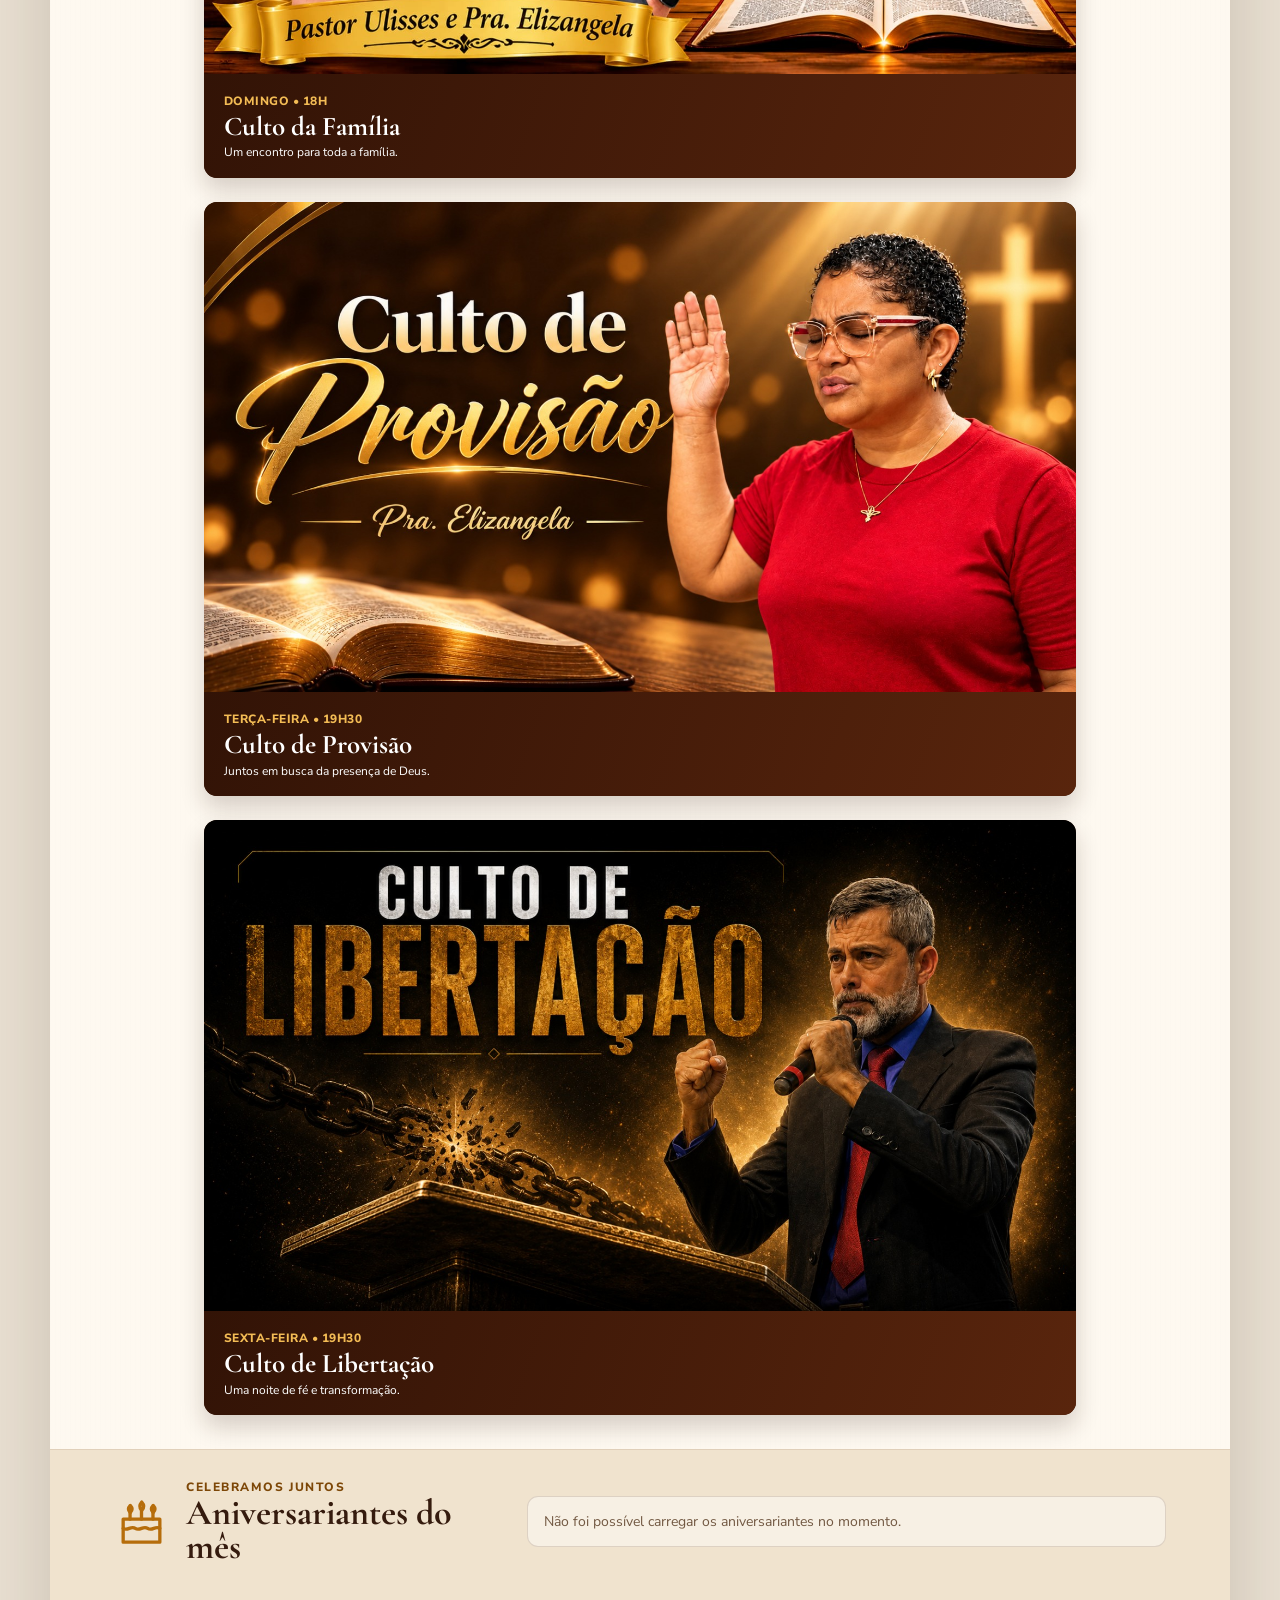
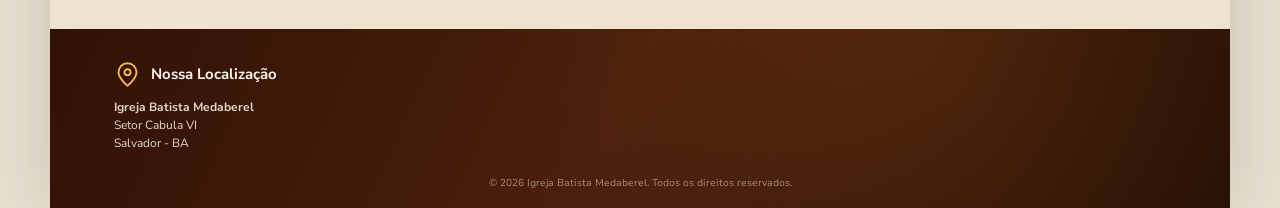
==== commit a0b1c0e1: "Atualiza ícones de acessos rápidos e ajusta estilo de fundo" ====
--- a/nova-versao/index.html
+++ b/nova-versao/index.html
@@ -144,7 +144,7 @@
           <h2 class="sr-only" id="quickTitle">Acessos rápidos</h2>
           <div class="quick-grid">
             <a class="quick-link" href="../eventos.html">
-              <svg aria-hidden="true"><use href="#icon-calendar"></use></svg>
+              <span class="quick-icon icon-calendar" aria-hidden="true"></span>
               <span>Agenda de Cultos<br>e Eventos</span>
             </a>
             <a
@@ -153,11 +153,11 @@
               target="_blank"
               rel="noopener noreferrer"
             >
-              <svg aria-hidden="true"><use href="#icon-prayer"></use></svg>
+              <span class="quick-icon icon-prayer" aria-hidden="true"></span>
               <span>Pedidos de<br>Oração</span>
             </a>
             <a class="quick-link" href="#aniversariantes">
-              <svg aria-hidden="true"><use href="#icon-cake"></use></svg>
+              <span class="quick-icon icon-cake" aria-hidden="true"></span>
               <span>Aniversariantes<br>do Mês</span>
             </a>
             <a
@@ -167,7 +167,7 @@
               rel="noopener noreferrer"
               data-dynamic-link="ebd"
             >
-              <svg aria-hidden="true"><use href="#icon-book"></use></svg>
+              <span class="quick-icon icon-book" aria-hidden="true"></span>
               <span>Estudos<br>Bíblicos</span>
             </a>
             <a
@@ -176,7 +176,7 @@
               target="_blank"
               rel="noopener noreferrer"
             >
-              <svg aria-hidden="true"><use href="#icon-users"></use></svg>
+              <span class="quick-icon icon-users" aria-hidden="true"></span>
               <span>Cadastro de<br>Visitantes</span>
             </a>
             <a
@@ -185,7 +185,7 @@
               target="_blank"
               rel="noopener noreferrer"
             >
-              <svg aria-hidden="true"><use href="#icon-broadcast"></use></svg>
+              <span class="quick-icon icon-broadcast" aria-hidden="true"></span>
               <span>Culto ao<br>Vivo</span>
             </a>
           </div>
--- a/nova-versao/styles.css
+++ b/nova-versao/styles.css
@@ -268,46 +268,21 @@
   overflow: hidden;
   isolation: isolate;
   color: #fff8e9;
-  background:
-    radial-gradient(circle at 78% 43%, rgba(255, 190, 58, 0.92) 0, rgba(216, 113, 13, 0.54) 9%, transparent 28%),
-    linear-gradient(105deg, #1c0d05 0%, #4b210b 43%, #954814 72%, #311306 100%);
+  background: url("../novas-imgs/aa9e7777-f295-4fcf-b1e1-ace386b8b285.png") center / cover no-repeat;
 }
 
 .hero::before {
   content: "";
   position: absolute;
   inset: 0;
-  z-index: -3;
-  opacity: 0.5;
-  background:
-    linear-gradient(90deg, rgba(18, 7, 2, 0.8), transparent 55%),
-    repeating-linear-gradient(0deg, rgba(255, 255, 255, 0.015) 0 1px, transparent 1px 4px);
-}
-
-.hero::after {
-  content: "";
-  position: absolute;
-  right: -5%;
-  bottom: 0;
-  left: 32%;
-  z-index: -2;
-  height: 38%;
-  opacity: 0.74;
-  background: linear-gradient(180deg, rgba(33, 15, 5, 0.4), #160903 80%);
-  clip-path: polygon(0 58%, 9% 44%, 18% 52%, 30% 28%, 43% 45%, 56% 19%, 68% 40%, 78% 24%, 89% 38%, 100% 18%, 100% 100%, 0 100%);
-}
-
-.hero-rays {
-  position: absolute;
-  top: -80%;
-  right: 4%;
-  z-index: -2;
-  width: 90%;
-  aspect-ratio: 1;
-  opacity: 0.3;
-  background: repeating-conic-gradient(from 196deg, rgba(255, 215, 128, 0.5) 0deg 4deg, transparent 4deg 12deg);
-  -webkit-mask-image: radial-gradient(circle, #000 0, rgba(0, 0, 0, 0.65) 35%, transparent 68%);
-  mask-image: radial-gradient(circle, #000 0, rgba(0, 0, 0, 0.65) 35%, transparent 68%);
+  z-index: 0;
+  background: linear-gradient(90deg, rgba(18, 7, 2, 0.86) 0%, rgba(18, 7, 2, 0.58) 43%, rgba(18, 7, 2, 0.12) 76%);
+}
+
+.hero::after,
+.hero-rays,
+.hero-book {
+  display: none;
 }
 
 .hero-copy {
@@ -386,16 +361,6 @@
   font-weight: 600;
 }
 
-.hero-book {
-  position: absolute;
-  right: -3%;
-  bottom: -7%;
-  z-index: 1;
-  width: min(66%, 720px);
-  height: auto;
-  transform: rotate(-2deg);
-}
-
 .contact-strip {
   position: relative;
   z-index: 4;
@@ -554,6 +519,40 @@
   stroke-width: 1.75;
 }
 
+.quick-icon {
+  width: 43px;
+  height: 43px;
+  display: block;
+  flex: 0 0 auto;
+  background: #a26208;
+  -webkit-mask: var(--quick-icon) center / contain no-repeat;
+  mask: var(--quick-icon) center / contain no-repeat;
+}
+
+.quick-icon.icon-calendar {
+  --quick-icon: url("https://cdn.jsdelivr.net/npm/@fortawesome/fontawesome-free@6.5.2/svgs/solid/calendar-days.svg");
+}
+
+.quick-icon.icon-prayer {
+  --quick-icon: url("https://cdn.jsdelivr.net/npm/@fortawesome/fontawesome-free@6.5.2/svgs/solid/hand-holding-heart.svg");
+}
+
+.quick-icon.icon-cake {
+  --quick-icon: url("https://cdn.jsdelivr.net/npm/@fortawesome/fontawesome-free@6.5.2/svgs/solid/cake-candles.svg");
+}
+
+.quick-icon.icon-book {
+  --quick-icon: url("https://cdn.jsdelivr.net/npm/@fortawesome/fontawesome-free@6.5.2/svgs/solid/book-open.svg");
+}
+
+.quick-icon.icon-users {
+  --quick-icon: url("https://cdn.jsdelivr.net/npm/@fortawesome/fontawesome-free@6.5.2/svgs/solid/people-group.svg");
+}
+
+.quick-icon.icon-broadcast {
+  --quick-icon: url("https://cdn.jsdelivr.net/npm/@fortawesome/fontawesome-free@6.5.2/svgs/solid/tower-broadcast.svg");
+}
+
 .quick-link span {
   font-size: 15px;
   font-weight: 800;
@@ -1070,6 +1069,7 @@
     min-height: 390px;
     padding: 43px 22px 30px;
     grid-template-columns: minmax(0, 1.4fr) minmax(90px, 0.6fr);
+    background-position: 62% center;
   }
 
   .hero h1 {
@@ -1143,7 +1143,8 @@
     padding: 15px 6px;
   }
 
-  .quick-link svg {
+  .quick-link svg,
+  .quick-icon {
     width: 37px;
     height: 37px;
   }
@@ -1307,6 +1308,7 @@
     min-height: 372px;
     padding: 38px 17px 26px;
     grid-template-columns: minmax(0, 1.55fr) minmax(72px, 0.45fr);
+    background-position: 64% center;
   }
 
   .hero h1 {
@@ -1364,7 +1366,8 @@
     min-height: 105px;
   }
 
-  .quick-link svg {
+  .quick-link svg,
+  .quick-icon {
     width: 33px;
     height: 33px;
   }
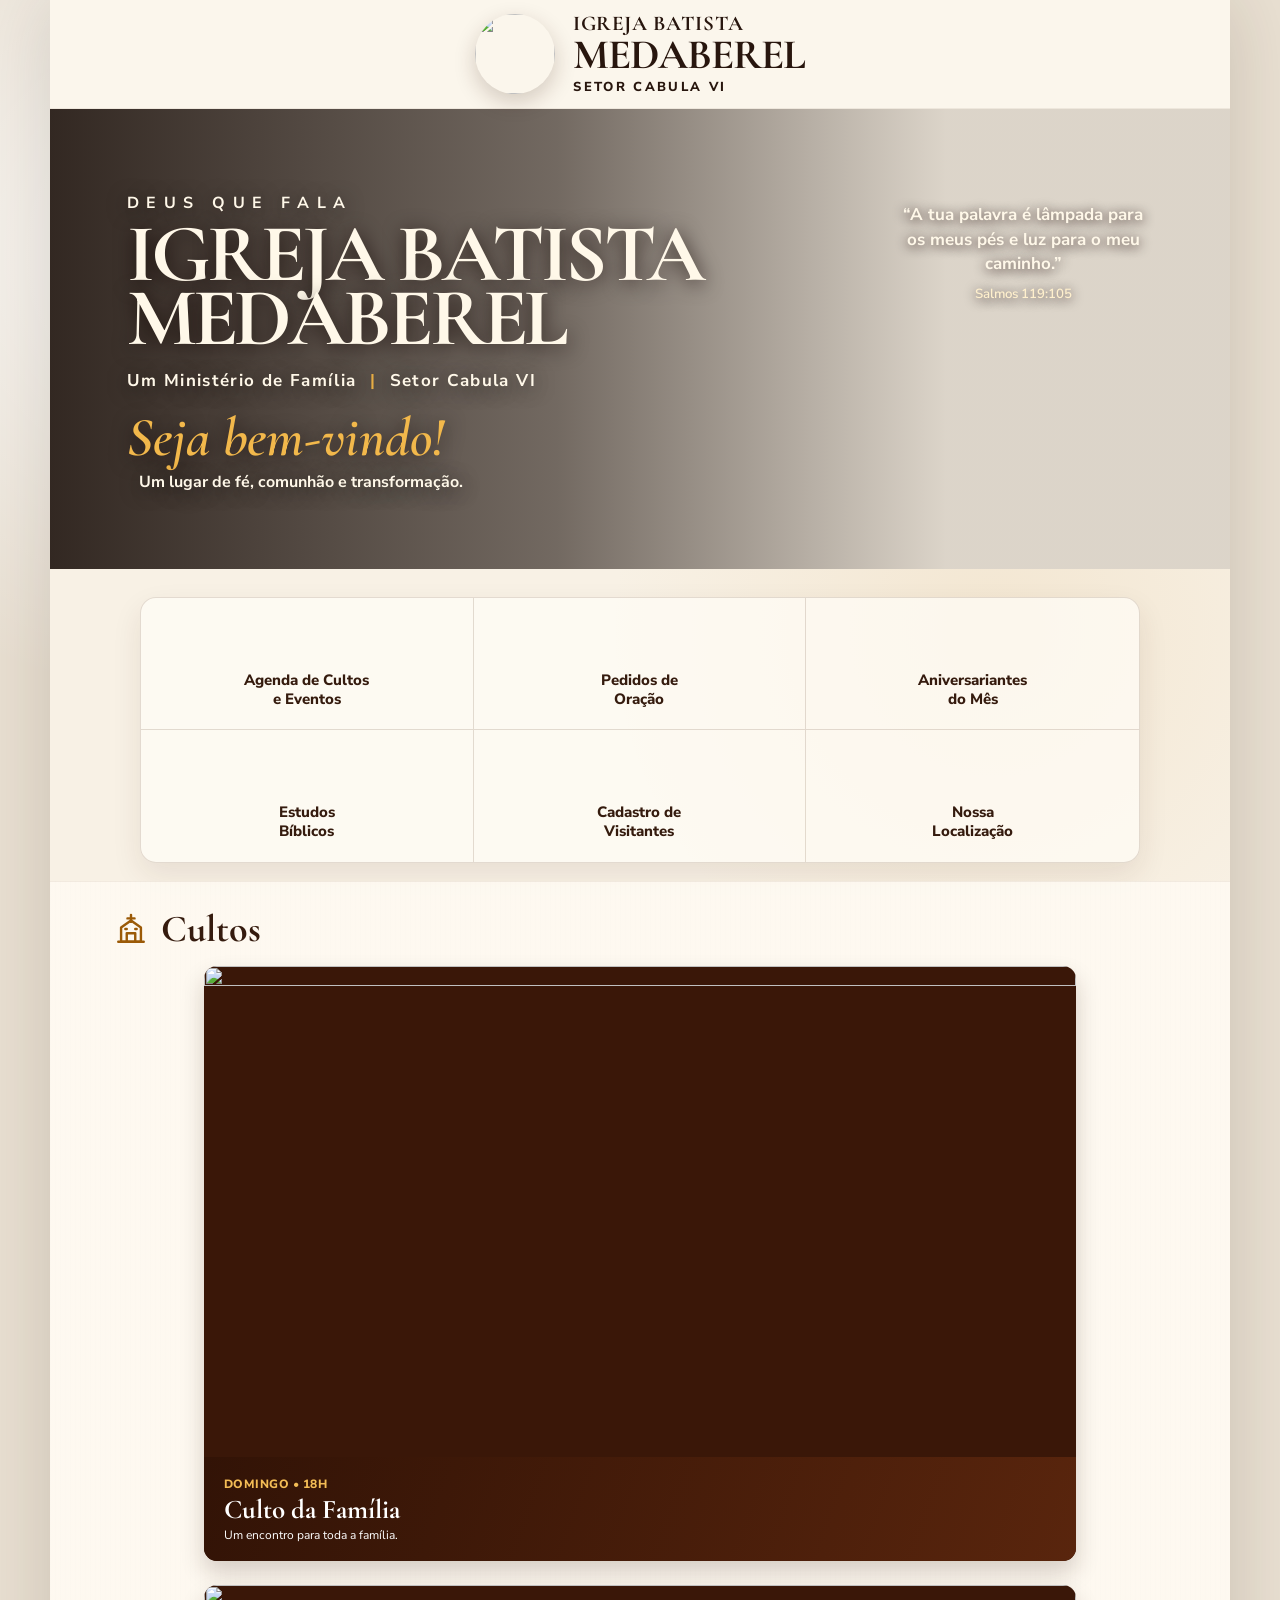
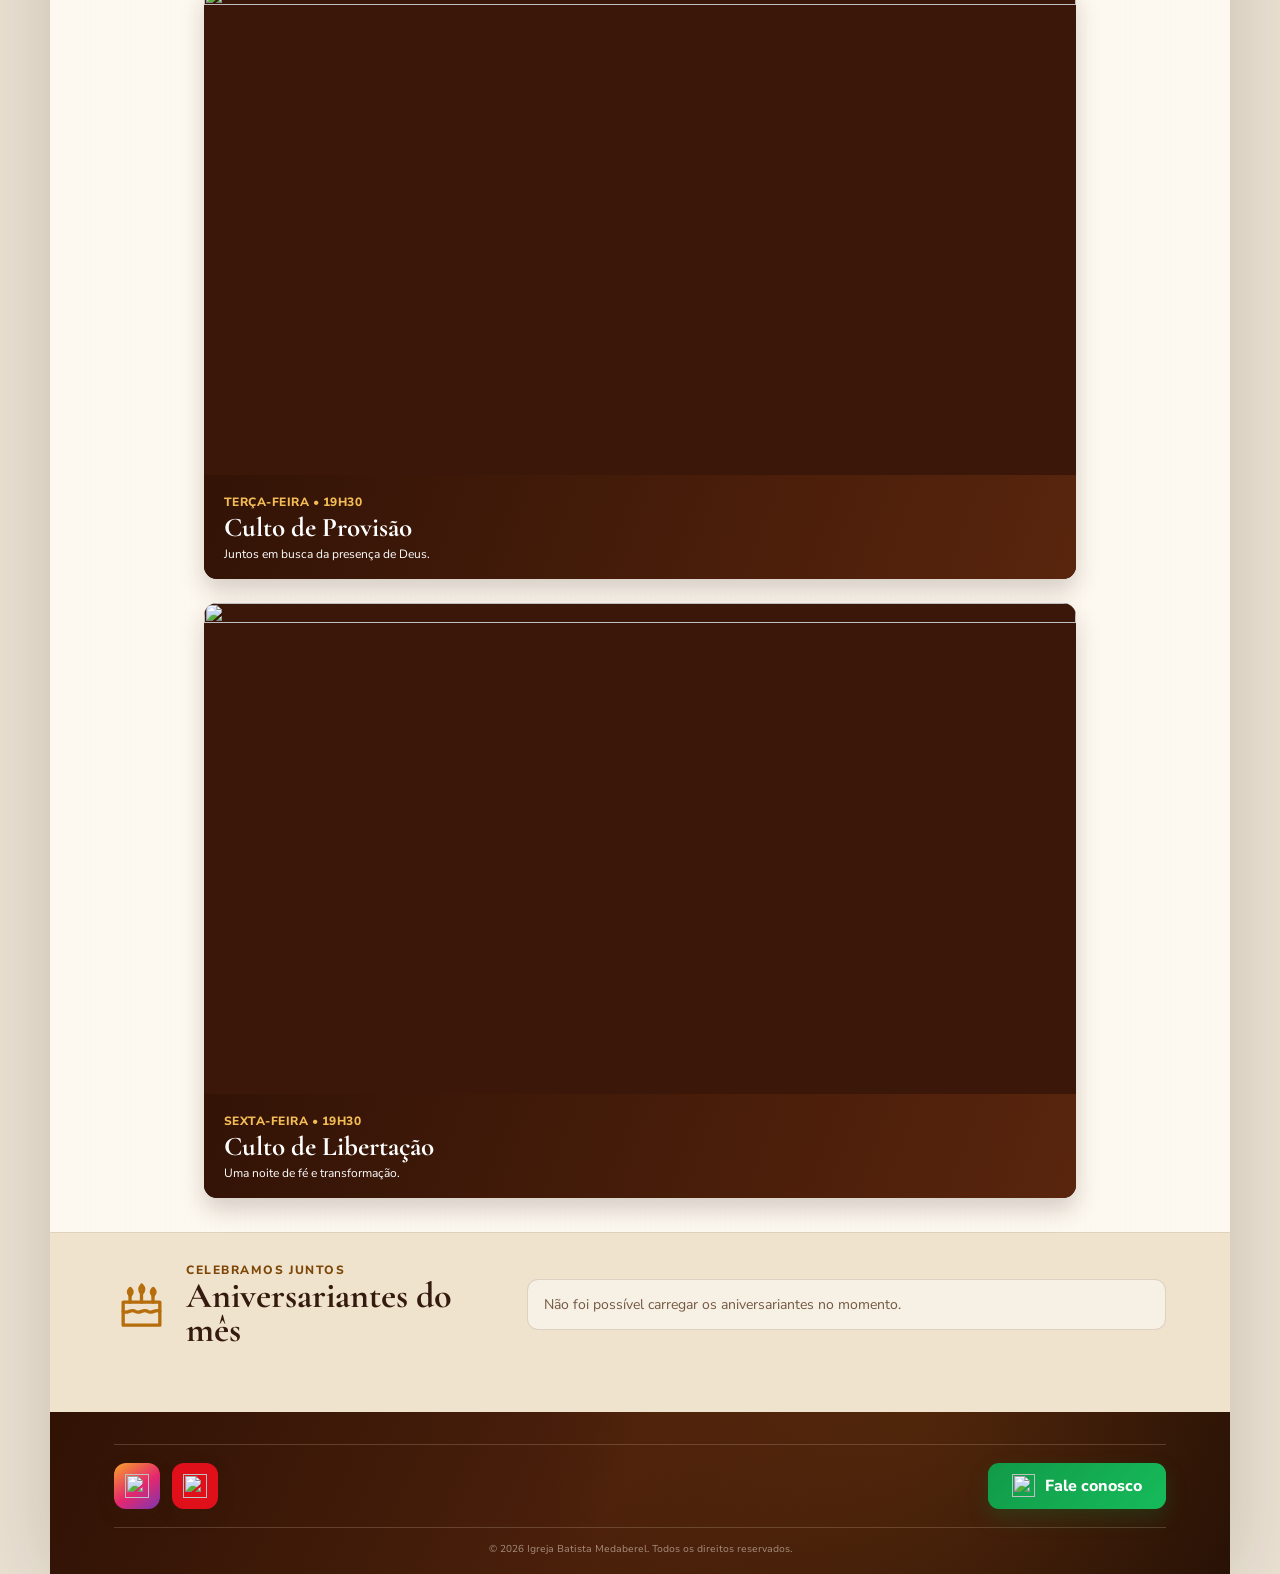
==== commit 45071db1: "Add Firebase configuration and documentation for event and birthday management - Created 'configurar" ====
--- a/nova-versao/index.html
+++ b/nova-versao/index.html
@@ -1,339 +1,14 @@
-<!DOCTYPE html>
+<!doctype html>
 <html lang="pt-BR">
   <head>
     <meta charset="utf-8">
     <meta name="viewport" content="width=device-width, initial-scale=1">
-    <meta name="theme-color" content="#3a1708">
-    <meta
-      name="description"
-      content="Igreja Batista Medaberel, Setor Cabula VI. Um ministério de família."
-    >
-    <title>Igreja Batista Medaberel | Setor Cabula VI</title>
-    <link rel="preconnect" href="https://fonts.googleapis.com">
-    <link rel="preconnect" href="https://fonts.gstatic.com" crossorigin>
-    <link
-      href="https://fonts.googleapis.com/css2?family=Cormorant+Garamond:ital,wght@0,600;0,700;1,600&family=Nunito+Sans:wght@400;600;700;800&display=swap"
-      rel="stylesheet"
-    >
-    <link rel="icon" href="../assets/logo-medaberel.png" type="image/png">
-    <link rel="stylesheet" href="./styles.css">
-    <script type="module" src="./app.js"></script>
+    <meta http-equiv="refresh" content="0; url=../">
+    <link rel="canonical" href="https://ibmcabulavi.com.br/">
+    <title>Redirecionando | Igreja Batista Medaberel</title>
+    <script>window.location.replace("../");</script>
   </head>
   <body>
-    <a class="skip-link" href="#conteudo">Ir para o conteúdo</a>
-
-    <div class="site-shell" id="inicio">
-      <header class="topbar">
-        <a class="brand" href="#inicio">
-          <img
-            class="brand-logo"
-            src="../assets/logo-medaberel.png"
-            alt=""
-            width="76"
-            height="76"
-          >
-          <span class="brand-copy">
-            <span class="brand-overline">Igreja Batista</span>
-            <strong>Medaberel</strong>
-            <span class="brand-location">Setor Cabula VI</span>
-          </span>
-        </a>
-
-      </header>
-
-      <main id="conteudo">
-        <section class="hero" aria-labelledby="heroTitle">
-          <div class="hero-rays" aria-hidden="true"></div>
-          <div class="hero-copy">
-            <p class="hero-kicker">Deus que fala</p>
-            <h1 id="heroTitle">Igreja Batista<br>Medaberel</h1>
-            <p class="hero-subtitle">Um Ministério de Família <span>|</span> Setor Cabula VI</p>
-            <p class="hero-welcome">Seja bem-vindo!</p>
-            <p class="hero-invitation">Um lugar de fé, comunhão e transformação.</p>
-          </div>
-
-          <blockquote class="hero-verse">
-            “A tua palavra é lâmpada para os meus pés e luz para o meu caminho.”
-            <cite>Salmos 119:105</cite>
-          </blockquote>
-
-          <svg class="hero-book" viewBox="0 0 720 300" aria-hidden="true">
-            <defs>
-              <linearGradient id="pageLeft" x1="0" x2="1" y1="0" y2="1">
-                <stop offset="0" stop-color="#fff3d7" />
-                <stop offset="0.72" stop-color="#d7a95e" />
-                <stop offset="1" stop-color="#7d461c" />
-              </linearGradient>
-              <linearGradient id="pageRight" x1="1" x2="0" y1="0" y2="1">
-                <stop offset="0" stop-color="#fff7de" />
-                <stop offset="0.7" stop-color="#d6a259" />
-                <stop offset="1" stop-color="#74401a" />
-              </linearGradient>
-              <filter id="bookShadow" x="-20%" y="-30%" width="140%" height="170%">
-                <feDropShadow dx="0" dy="18" stdDeviation="14" flood-color="#190a02" flood-opacity=".72" />
-              </filter>
-            </defs>
-            <g filter="url(#bookShadow)">
-              <path
-                d="M359 84C286 47 184 46 61 87l30 153c99-34 192-22 269 28Z"
-                fill="url(#pageLeft)"
-                stroke="#f8db9c"
-                stroke-width="3"
-              />
-              <path
-                d="M361 84c73-37 175-38 298 3l-30 153c-99-34-192-22-269 28Z"
-                fill="url(#pageRight)"
-                stroke="#f8db9c"
-                stroke-width="3"
-              />
-              <path d="M359 84c-3 59-3 121 1 184" fill="none" stroke="#6e3d19" stroke-width="6" />
-              <path d="M91 240c101-25 190-13 269 28-91-25-180-21-260-2Z" fill="#5c2d10" />
-              <path d="M629 240c-101-25-190-13-269 28 91-25 180-21 260-2Z" fill="#5c2d10" />
-              <g fill="none" stroke="#7b572f" stroke-linecap="round" stroke-width="2" opacity=".62">
-                <path d="M100 107c85-22 160-17 224 10" />
-                <path d="M105 122c82-20 153-14 217 12" />
-                <path d="M110 137c79-18 149-11 210 14" />
-                <path d="M116 153c77-16 143-8 201 15" />
-                <path d="M122 170c72-13 136-5 193 17" />
-                <path d="M126 187c70-11 130-2 187 18" />
-                <path d="M620 107c-85-22-160-17-224 10" />
-                <path d="M615 122c-82-20-153-14-217 12" />
-                <path d="M610 137c-79-18-149-11-210 14" />
-                <path d="M604 153c-77-16-143-8-201 15" />
-                <path d="M598 170c-72-13-136-5-193 17" />
-                <path d="M594 187c-70-11-130-2-187 18" />
-              </g>
-            </g>
-          </svg>
-        </section>
-
-        <section class="contact-strip" aria-label="Redes sociais e contato">
-          <div class="social-links">
-            <a
-              class="social-button instagram"
-              href="https://www.instagram.com/ibmcabula6"
-              target="_blank"
-              rel="noopener noreferrer"
-              aria-label="Instagram"
-            >
-              <img src="https://cdn.simpleicons.org/instagram/ffffff" alt="" width="24" height="24">
-            </a>
-            <a
-              class="social-button youtube"
-              href="https://www.youtube.com/channel/UCaWXuM6rLt0Mazsymy3VDBw"
-              target="_blank"
-              rel="noopener noreferrer"
-              aria-label="YouTube"
-            >
-              <img src="https://cdn.simpleicons.org/youtube/ffffff" alt="" width="24" height="24">
-            </a>
-          </div>
-
-          <a
-            class="contact-button"
-            href="https://wa.me/557188227813"
-            target="_blank"
-            rel="noopener noreferrer"
-          >
-            <img src="https://cdn.simpleicons.org/whatsapp/ffffff" alt="" width="23" height="23">
-            Fale conosco
-          </a>
-        </section>
-
-        <section class="quick-section" id="acessos" aria-labelledby="quickTitle">
-          <h2 class="sr-only" id="quickTitle">Acessos rápidos</h2>
-          <div class="quick-grid">
-            <a class="quick-link" href="../eventos.html">
-              <span class="quick-icon icon-calendar" aria-hidden="true"></span>
-              <span>Agenda de Cultos<br>e Eventos</span>
-            </a>
-            <a
-              class="quick-link"
-              href="https://docs.google.com/forms/d/e/1FAIpQLSd67a-YzwxJQuZfvjxcGTnG2AeqLXNqZuDiLRGG_IKK3gHpnA/viewform?usp=publish-editor"
-              target="_blank"
-              rel="noopener noreferrer"
-            >
-              <span class="quick-icon icon-prayer" aria-hidden="true"></span>
-              <span>Pedidos de<br>Oração</span>
-            </a>
-            <a class="quick-link" href="#aniversariantes">
-              <span class="quick-icon icon-cake" aria-hidden="true"></span>
-              <span>Aniversariantes<br>do Mês</span>
-            </a>
-            <a
-              class="quick-link"
-              href="https://drive.google.com/file/d/1AMDHdYdTMmtsYn66ORXh_EakQVyPFWrR/view?usp=sharing"
-              target="_blank"
-              rel="noopener noreferrer"
-              data-dynamic-link="ebd"
-            >
-              <span class="quick-icon icon-book" aria-hidden="true"></span>
-              <span>Estudos<br>Bíblicos</span>
-            </a>
-            <a
-              class="quick-link"
-              href="https://form.jotform.com/261173723259055"
-              target="_blank"
-              rel="noopener noreferrer"
-            >
-              <span class="quick-icon icon-users" aria-hidden="true"></span>
-              <span>Cadastro de<br>Visitantes</span>
-            </a>
-            <a
-              class="quick-link"
-              href="https://www.youtube.com/channel/UCaWXuM6rLt0Mazsymy3VDBw"
-              target="_blank"
-              rel="noopener noreferrer"
-            >
-              <span class="quick-icon icon-broadcast" aria-hidden="true"></span>
-              <span>Culto ao<br>Vivo</span>
-            </a>
-          </div>
-
-          <a
-            class="ministries-banner"
-            href="https://www.google.com/maps/search/?api=1&amp;query=Igreja+Batista+Medaberel+Salvador+BA"
-            target="_blank"
-            rel="noopener noreferrer"
-          >
-            <svg aria-hidden="true"><use href="#icon-users"></use></svg>
-            <span>
-              <small>Conheça nossos</small>
-              <strong>Ministérios</strong>
-              <em>Veja onde você pode servir e fazer parte!</em>
-            </span>
-            <svg class="banner-arrow" aria-hidden="true"><use href="#icon-arrow"></use></svg>
-          </a>
-
-        </section>
-
-        <section class="events-section" id="eventos" aria-labelledby="eventsTitle">
-          <div class="section-heading">
-            <div class="section-title-wrap">
-              <svg aria-hidden="true"><use href="#icon-church"></use></svg>
-              <h2 id="eventsTitle">Cultos</h2>
-            </div>
-          </div>
-
-          <div class="events-list" id="eventsList">
-              <article class="event-card">
-                <img src="../novas-imgs/WhatsApp Image 2026-11-21 at 15.49.14 (1).jpeg" alt="" width="1600" height="900">
-                <div class="event-copy">
-                  <small>Domingo • 18h</small>
-                  <h3>Culto da Família</h3>
-                  <p>Um encontro para toda a família.</p>
-                </div>
-              </article>
-              <article class="event-card">
-                <img src="../novas-imgs/WhatsApp Image 2026-11-21 at 15.49.15.jpeg" alt="" width="1600" height="900" loading="lazy">
-                <div class="event-copy">
-                  <small>Terça-feira • 19h30</small>
-                  <h3>Culto de Provisão</h3>
-                  <p>Juntos em busca da presença de Deus.</p>
-                </div>
-              </article>
-              <article class="event-card">
-                <img src="../novas-imgs/WhatsApp Image 2026-11-21 at 15.49.14.jpeg" alt="" width="1600" height="900" loading="lazy">
-                <div class="event-copy">
-                  <small>Sexta-feira • 19h30</small>
-                  <h3>Culto de Libertação</h3>
-                  <p>Uma noite de fé e transformação.</p>
-                </div>
-              </article>
-          </div>
-          <p class="sr-only" id="eventsStatus" aria-live="polite">Programação semanal exibida.</p>
-        </section>
-
-        <section class="birthdays-section" id="aniversariantes" aria-labelledby="birthdaysTitle">
-          <div class="birthday-intro">
-            <svg aria-hidden="true"><use href="#icon-cake"></use></svg>
-            <div>
-              <p>Celebramos juntos</p>
-              <h2 id="birthdaysTitle">Aniversariantes do mês</h2>
-            </div>
-          </div>
-          <p class="birthdays-message" id="birthdaysMessage" aria-live="polite">
-            Carregando aniversariantes...
-          </p>
-          <ul class="birthday-list" id="birthdaysList" hidden></ul>
-        </section>
-      </main>
-
-      <footer class="site-footer" id="localizacao">
-        <div class="footer-grid">
-          <section class="footer-column" aria-labelledby="locationTitle">
-            <div class="footer-title">
-              <svg aria-hidden="true"><use href="#icon-pin"></use></svg>
-              <h2 id="locationTitle">Nossa Localização</h2>
-            </div>
-            <p><strong>Igreja Batista Medaberel</strong><br>Setor Cabula VI<br>Salvador - BA</p>
-          </section>
-
-        </div>
-        <p class="copyright">© <span id="currentYear">2026</span> Igreja Batista Medaberel. Todos os direitos reservados.</p>
-      </footer>
-    </div>
-
-    <svg class="svg-sprite" aria-hidden="true">
-      <symbol id="icon-instagram" viewBox="0 0 24 24">
-        <rect x="3.2" y="3.2" width="17.6" height="17.6" rx="5" />
-        <circle cx="12" cy="12" r="4.1" />
-        <circle class="icon-fill" cx="17.5" cy="6.8" r="1.1" />
-      </symbol>
-      <symbol id="icon-youtube" viewBox="0 0 24 24">
-        <path d="M21 8.1a3 3 0 0 0-2.1-2.2C17 5.4 12 5.4 12 5.4s-5 0-6.9.5A3 3 0 0 0 3 8.1a33 33 0 0 0 0 7.8 3 3 0 0 0 2.1 2.2c1.9.5 6.9.5 6.9.5s5 0 6.9-.5a3 3 0 0 0 2.1-2.2 33 33 0 0 0 0-7.8Z" />
-        <path class="icon-fill" d="m10 15.2 5.2-3.2L10 8.8Z" />
-      </symbol>
-      <symbol id="icon-whatsapp" viewBox="0 0 24 24">
-        <path d="M20.5 11.7a8.4 8.4 0 0 1-12.4 7.4L3.5 20.5 5 16.1a8.4 8.4 0 1 1 15.5-4.4Z" />
-        <path d="M8.5 7.8c.2-.4.4-.4.7-.4h.5c.2 0 .4 0 .5.4l.8 1.9c.1.3 0 .5-.1.7l-.6.8c-.2.2-.2.4 0 .7.6 1.1 1.5 2 2.7 2.6.3.2.5.1.7-.1l.8-1c.2-.2.4-.3.7-.2l1.9.9c.3.1.4.3.4.5 0 .4-.2 1.4-1 2-.6.6-1.4.9-2.4.7-1.3-.2-3-.8-4.8-2.4-2-1.8-3.1-4-3.2-5.2 0-.8.2-1.4.5-1.9Z" />
-      </symbol>
-      <symbol id="icon-calendar" viewBox="0 0 24 24">
-        <rect x="3" y="5" width="18" height="16" rx="3" />
-        <path d="M7 3v4M17 3v4M3 10h18" />
-        <path d="M7 14h2M12 14h2M17 14h1M7 18h2M12 18h2M17 18h1" />
-      </symbol>
-      <symbol id="icon-church" viewBox="0 0 24 24">
-        <path d="M12 2v5M9.5 4.5h5M5 11l7-5 7 5v10H5Z" />
-        <path d="M9 21v-6h6v6M3 21h18M8 12h1M15 12h1" />
-      </symbol>
-      <symbol id="icon-prayer" viewBox="0 0 24 24">
-        <path d="M12 20c-3.6-2.2-7.6-4.8-8.6-8.5-.6-2.2.7-4.5 3-4.8 1.8-.2 3.1.8 3.9 2.1.7-2 1.4-5.8 2.6-5.8.9 0 1.2.8 1 1.7L13 9l1.8-4.8c.3-.8 1-1.1 1.6-.7.5.3.6.8.4 1.5l-1.1 4.4 1.8-3.3c.4-.7 1.2-.8 1.7-.3.4.4.3 1 0 1.6l-2 3.8 1.5-2c.5-.6 1.2-.6 1.7-.1.4.4.3 1.1-.1 1.7L17.6 15c-1.2 2-2.9 3.6-5.6 5Z" />
-      </symbol>
-      <symbol id="icon-cake" viewBox="0 0 24 24">
-        <path d="M4 11h16v10H4Z" />
-        <path d="M4 15c2 1.4 3.3-1.4 5.3 0s3.4-1.4 5.4 0 3.3-1.4 5.3 0M7 11V8M12 11V7M17 11V8" />
-        <path d="M7 8c-1-1-.8-2 .1-3 .9 1 1.1 2 .1 3M12 7c-1.1-1.2-.8-2.4.1-3.5 1 1.1 1.2 2.3.1 3.5M17 8c-1-1-.8-2 .1-3 .9 1 1.1 2 .1 3" />
-      </symbol>
-      <symbol id="icon-book" viewBox="0 0 24 24">
-        <path d="M3 5.5C6.8 4.2 9.8 5 12 7v13c-2.2-2-5.2-2.8-9-1.5Z" />
-        <path d="M21 5.5C17.2 4.2 14.2 5 12 7v13c2.2-2 5.2-2.8 9-1.5Z" />
-      </symbol>
-      <symbol id="icon-users" viewBox="0 0 24 24">
-        <circle cx="12" cy="7" r="3" />
-        <circle cx="5.5" cy="9" r="2.2" />
-        <circle cx="18.5" cy="9" r="2.2" />
-        <path d="M6 20v-2.3c0-2.8 2.5-5 6-5s6 2.2 6 5V20ZM2 19v-1.7c0-2 1.4-3.7 3.8-4.1M22 19v-1.7c0-2-1.4-3.7-3.8-4.1" />
-      </symbol>
-      <symbol id="icon-broadcast" viewBox="0 0 24 24">
-        <circle cx="12" cy="12" r="2.2" />
-        <path d="M8.5 8.4a5 5 0 0 0 0 7.2M15.5 8.4a5 5 0 0 1 0 7.2M5.5 5.5a9.2 9.2 0 0 0 0 13M18.5 5.5a9.2 9.2 0 0 1 0 13M12 14.2V21" />
-      </symbol>
-      <symbol id="icon-arrow" viewBox="0 0 24 24">
-        <path d="m9 5 7 7-7 7" />
-      </symbol>
-      <symbol id="icon-pin" viewBox="0 0 24 24">
-        <path d="M20 10c0 5.5-8 12-8 12S4 15.5 4 10a8 8 0 1 1 16 0Z" />
-        <circle cx="12" cy="10" r="2.7" />
-      </symbol>
-      <symbol id="icon-clock" viewBox="0 0 24 24">
-        <circle cx="12" cy="12" r="9" />
-        <path d="M12 7v5l3.5 2" />
-      </symbol>
-      <symbol id="icon-map" viewBox="0 0 24 24">
-        <path d="m3 6 5-2 8 2 5-2v14l-5 2-8-2-5 2Z" />
-        <path d="M8 4v14M16 6v14" />
-      </symbol>
-    </svg>
+    <p><a href="../">Acessar a pagina inicial</a></p>
   </body>
 </html>
